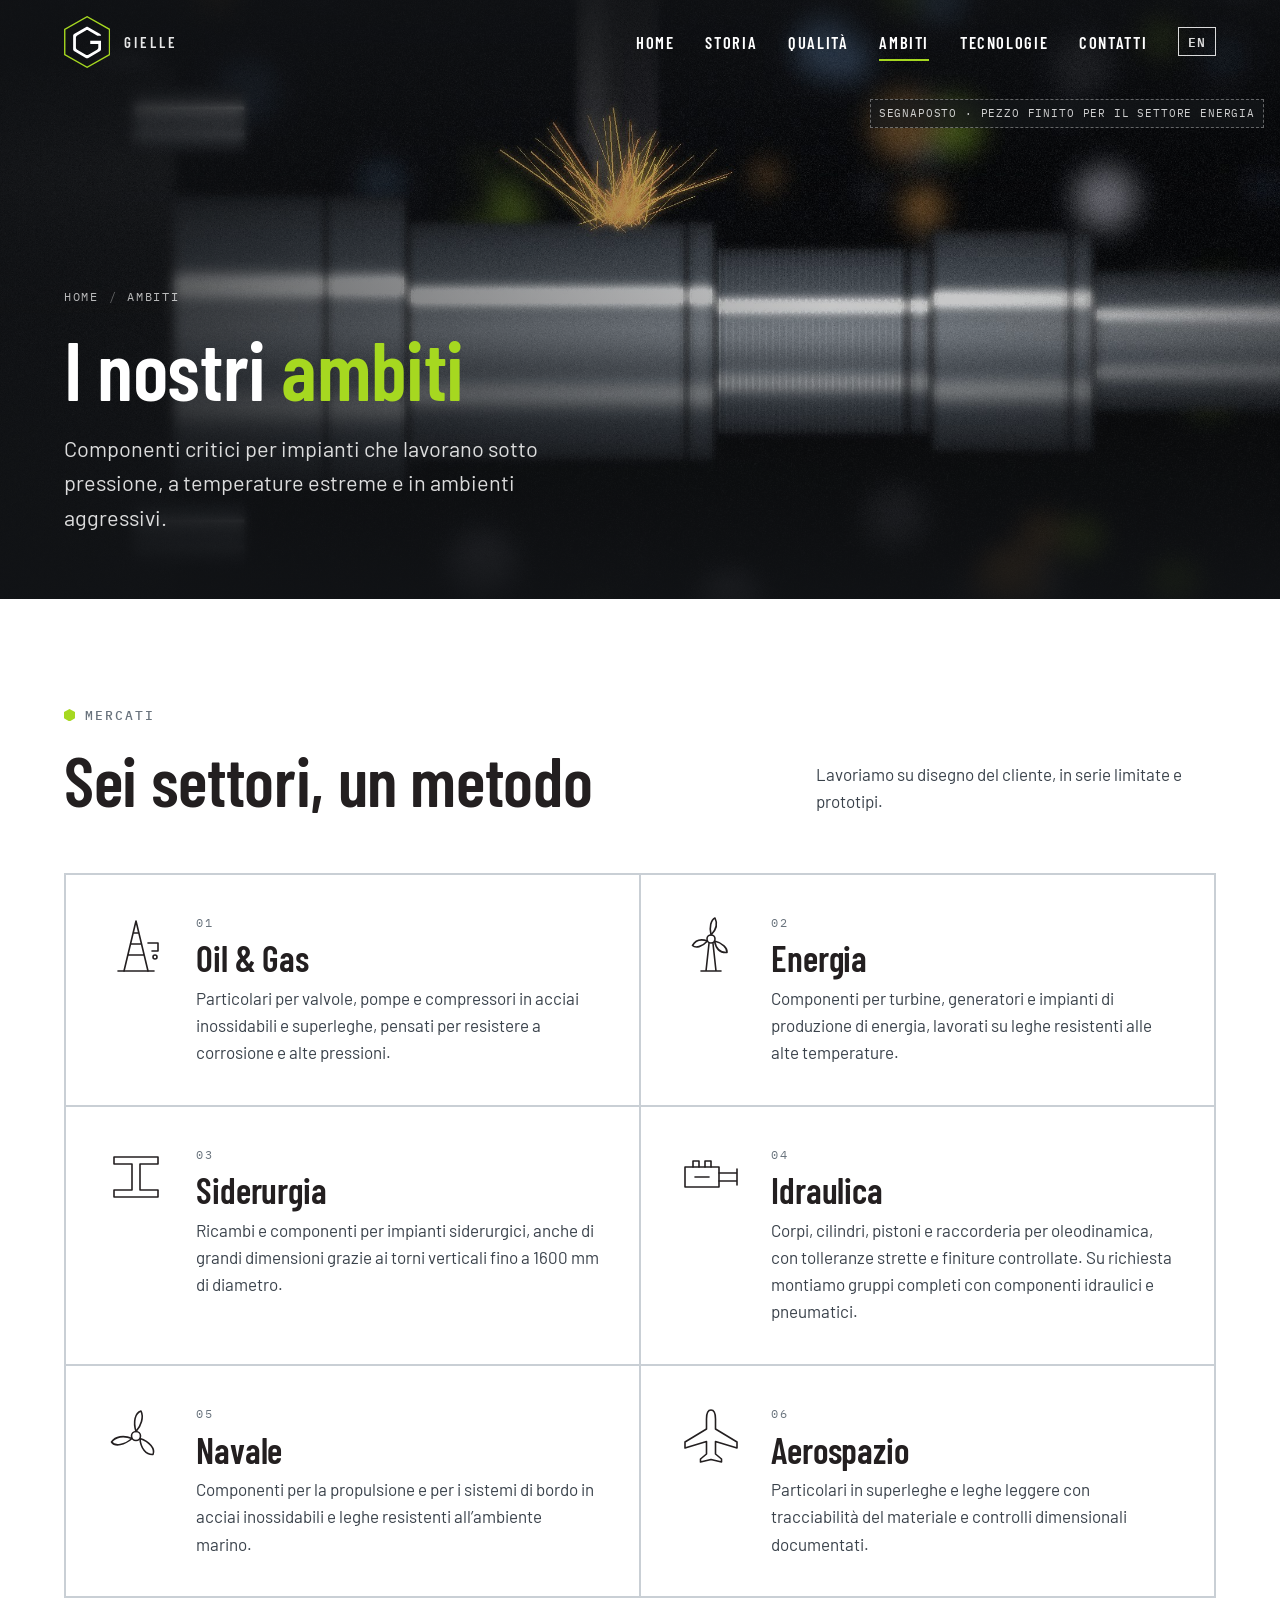
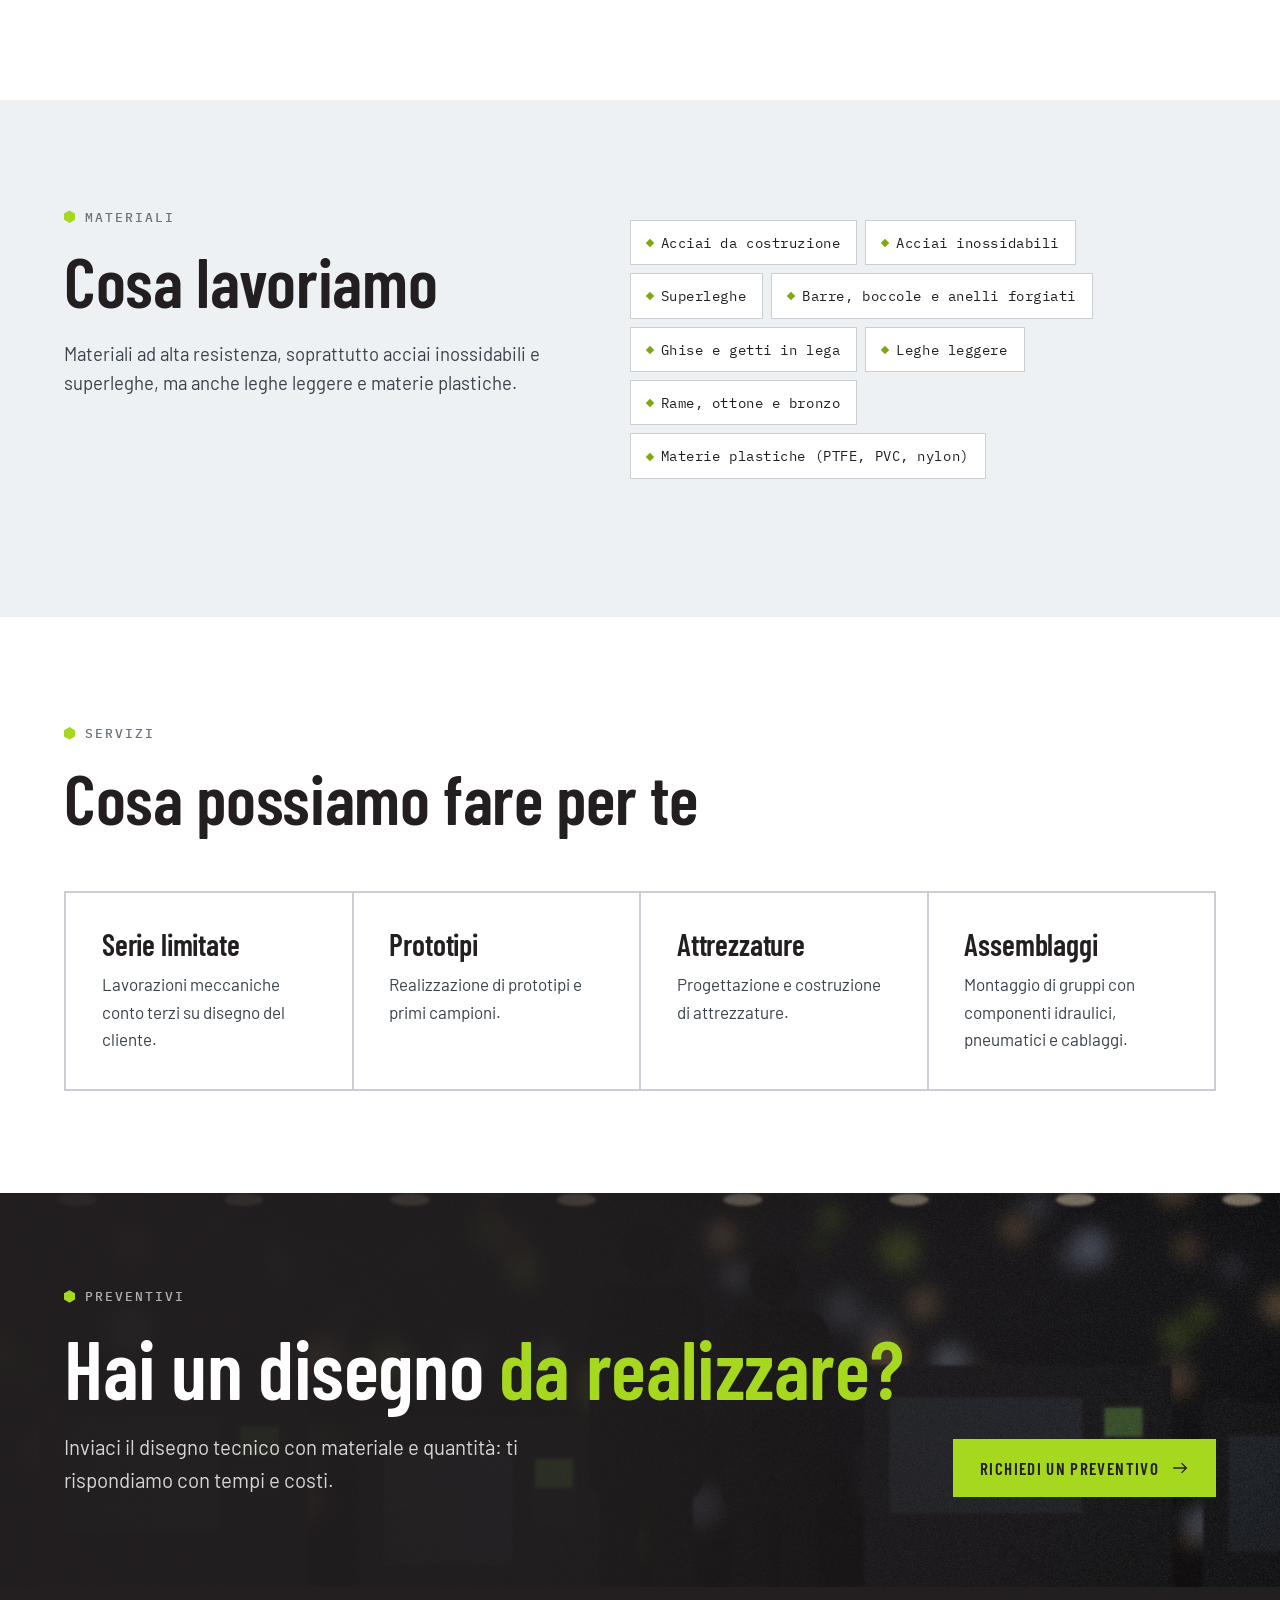
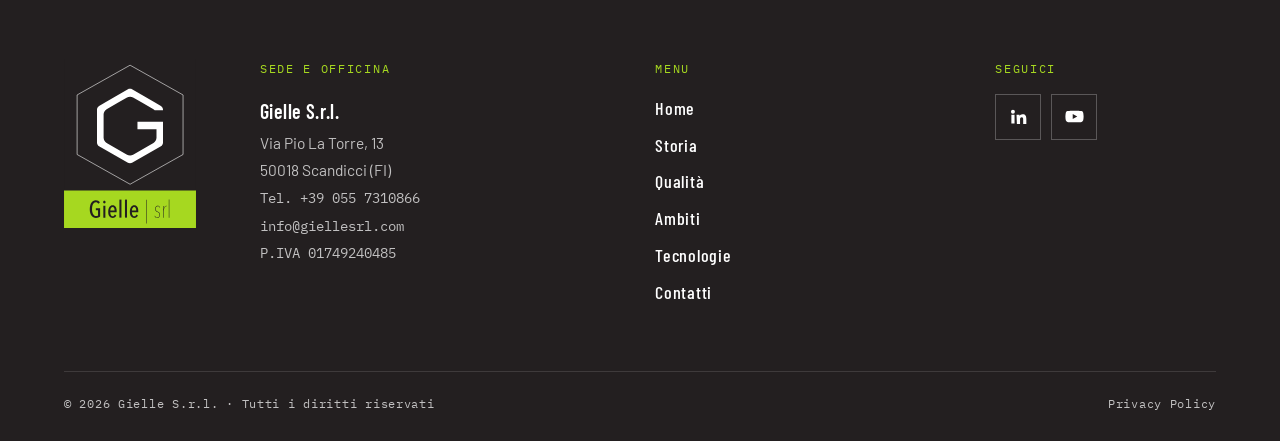
==== pagine/ambiti.html @ 92db8596 "Sposta le pagine interne nella cartella pagine/ index.html resta nella cartella principale; link, CS" ====
<!doctype html>
<html lang="it">
<head>
<meta charset="utf-8">
<meta name="viewport" content="width=device-width, initial-scale=1, viewport-fit=cover">
<title>Ambiti – Gielle S.r.l.</title>
<meta name="description" content="Oil & Gas, energia, siderurgia, idraulica, navale e aerospazio: i settori in cui lavora Gielle S.r.l.">
<link rel="icon" href="../assets/logo/gielle-simbolo-esagono.svg" type="image/svg+xml">
<link rel="preconnect" href="https://fonts.googleapis.com">
<link rel="preconnect" href="https://fonts.gstatic.com" crossorigin>
<link rel="stylesheet" href="https://fonts.googleapis.com/css2?family=Barlow+Condensed:wght@500;600;700&family=Barlow:wght@400;500;600&family=IBM+Plex+Mono:wght@400;500&display=swap">
<link rel="stylesheet" href="../css/style.css">
</head>
<body>

<svg width="0" height="0" style="position:absolute" aria-hidden="true">
  <defs>
    <symbol id="gl" viewBox="71.86 101.03 187.78 211.13">
      <path d="M 256.644 257.878 L 165.754 309.156 L 74.863 257.878 L 74.863 155.305 L 165.754 104.027 L 256.644 155.305 Z" fill="none" style="stroke:var(--logo-hex,currentColor)" stroke-width="1.4" vector-effect="non-scaling-stroke"/>
      <path d="M 165.601562 273.058594 C 164.234375 273.058594 162.972656 272.769531 162.058594 272.242188 L 112.515625 243.652344 C 110.597656 242.539062 108.976562 239.722656 108.976562 237.511719 L 108.976562 180.320312 C 108.976562 178.105469 110.597656 175.300781 112.515625 174.195312 L 162.0625 145.601562 C 162.976562 145.066406 164.230469 144.777344 165.601562 144.777344 C 166.972656 144.777344 168.226562 145.066406 169.125 145.589844 L 218.675781 174.195312 C 220.605469 175.300781 222.226562 178.105469 222.226562 180.320312 L 222.226562 181.445312 L 207.964844 181.445312 C 207.308594 180.742188 206.589844 180.152344 205.867188 179.734375 L 170.886719 159.546875 C 169.472656 158.742188 167.582031 158.289062 165.683594 158.289062 C 163.789062 158.289062 161.898438 158.742188 160.5 159.539062 L 125.503906 179.738281 C 122.589844 181.398438 120.300781 185.355469 120.300781 188.738281 L 120.300781 229.109375 C 120.300781 232.476562 122.589844 236.425781 125.503906 238.105469 L 160.484375 258.285156 C 161.878906 259.097656 163.726562 259.546875 165.683594 259.546875 C 167.644531 259.546875 169.496094 259.097656 170.898438 258.277344 L 205.871094 238.105469 C 208.785156 236.425781 211.070312 232.472656 211.070312 229.109375 L 211.070312 214.238281 L 178.410156 214.238281 L 178.410156 201.574219 L 222.226562 201.574219 L 222.226562 237.511719 C 222.226562 239.726562 220.601562 242.539062 218.671875 243.652344 L 169.140625 272.25 C 168.253906 272.753906 166.929688 273.058594 165.601562 273.058594" fill="currentColor"/>
    </symbol>
    <symbol id="arrow" viewBox="0 0 24 24"><path d="M3 12h17M14 5.5 20.5 12 14 18.5" fill="none" stroke="currentColor" stroke-width="1.8"/></symbol>
  </defs>
</svg>

<div class="site" id="top">

<header class="header" id="hdr">
  <div class="wrap">
    <a class="brand" href="../index.html" aria-label="Gielle S.r.l. – Home">
      <svg viewBox="0 0 187.78 211.13" aria-hidden="true"><use href="#gl"/></svg>
      <span class="brand-name">Gielle</span>
    </a>
    <nav class="nav" aria-label="Menu principale">
      <a href="../index.html">Home</a>
      <a href="storia.html">Storia</a>
      <a href="qualita.html">Qualità</a>
      <a href="ambiti.html" aria-current="page">Ambiti</a>
      <a href="tecnologie.html">Tecnologie</a>
      <a href="contatti.html">Contatti</a>
      <a class="lang" href="#" lang="en" hreflang="en" title="English version (in preparazione)">EN</a>
    </nav>
    <button class="burger" id="burger" aria-label="Apri il menu" aria-expanded="false" aria-controls="mnav"><span></span><span></span><span></span></button>
  </div>
  <nav class="mnav" id="mnav" aria-label="Menu mobile"><div class="mwrap">
    <a href="../index.html">Home <span>01</span></a>
    <a href="storia.html">Storia <span>02</span></a>
    <a href="qualita.html">Qualità <span>03</span></a>
    <a href="ambiti.html" aria-current="page">Ambiti <span>04</span></a>
    <a href="tecnologie.html">Tecnologie <span>05</span></a>
    <a href="contatti.html">Contatti <span>06</span></a>
    <a href="#" lang="en">English <span>EN</span></a>
  </div></nav>
</header>

<main>
<section class="hero phero" aria-labelledby="page-title">
  <div class="hero-media phero-media" style="background-image:url(../assets/img/hero.jpg)" aria-hidden="true"></div>
  <span class="ph-tag">Segnaposto · pezzo finito per il settore energia</span>
  <div class="wrap">
    <nav class="crumb" aria-label="Percorso"><a href="../index.html">Home</a><span>/</span>Ambiti</nav>
    <h1 id="page-title">I nostri <em>ambiti</em></h1>
    <p class="sub">Componenti critici per impianti che lavorano sotto pressione, a temperature estreme e in ambienti aggressivi.</p>
  </div>
</section>

<section class="sec" aria-labelledby="a-sett">
  <div class="wrap">
    <div class="sec-head rv">
      <div>
        <span class="eyebrow">Mercati</span>
        <h2 id="a-sett">Sei settori, un metodo</h2>
      </div>
      <p>Lavoriamo su disegno del cliente, in serie limitate e prototipi.</p>
    </div>
    <div class="sectors">
      <article class="sector rv" id="oil-gas">
        <span class="ico"><svg viewBox="0 0 64 64"><path d="M20 58 32 8l12 50M24 42h16M26.5 31h11M29 20h6"/><path d="M14 58h36"/><path d="M44 30h10v8h-6"/><circle cx="51" cy="44" r="2"/></svg></span>
        <span class="idx">01</span>
        <h3>Oil &amp; Gas</h3>
        <p>Particolari per valvole, pompe e compressori in acciai inossidabili e superleghe, pensati per resistere a corrosione e alte pressioni.</p>
      </article>
      <article class="sector rv" id="energia">
        <span class="ico"><svg viewBox="0 0 64 64"><circle cx="32" cy="26" r="4"/><path d="M32 22c-2-8 0-15 4-17 3 6 1 12-4 17M35.5 28c8 2 13 7 12.5 11.5-6.5.5-11-4-12.5-11.5M28.5 28c-5.5 6-12 7.5-15 4.5 3-5.5 9-6.5 15-4.5"/><path d="M30 30.5 27 58h10l-3-27.5M22 58h20"/></svg></span>
        <span class="idx">02</span>
        <h3>Energia</h3>
        <p>Componenti per turbine, generatori e impianti di produzione di energia, lavorati su leghe resistenti alle alte temperature.</p>
      </article>
      <article class="sector rv" id="siderurgia">
        <span class="ico"><svg viewBox="0 0 64 64"><path d="M10 12h44v7H36v26h18v7H10v-7h18V19H10z"/></svg></span>
        <span class="idx">03</span>
        <h3>Siderurgia</h3>
        <p>Ricambi e componenti per impianti siderurgici, anche di grandi dimensioni grazie ai torni verticali fino a 1600 mm di diametro.</p>
      </article>
      <article class="sector rv" id="idraulica">
        <span class="ico"><svg viewBox="0 0 64 64"><rect x="6" y="22" width="34" height="20"/><path d="M40 28h18M40 36h18M58 24v16M14 22v-6h6v6M26 22v-6h6v6"/><path d="M16 32h14"/></svg></span>
        <span class="idx">04</span>
        <h3>Idraulica</h3>
        <p>Corpi, cilindri, pistoni e raccorderia per oleodinamica, con tolleranze strette e finiture controllate. Su richiesta montiamo gruppi completi con componenti idraulici e pneumatici.</p>
      </article>
      <article class="sector rv" id="navale">
        <span class="ico"><svg viewBox="0 0 64 64"><circle cx="32" cy="32" r="4.5"/><path d="M32 27.5C29 18 31 9 37 7c3 6 0 15-5 20.5M36 34.5c9.5 3 15.5 10.5 13 16-6.5.5-12.5-6-13-16M28 34.5C20.5 41 11 43 7.5 38c4-5.5 12-7 20.5-3.5"/></svg></span>
        <span class="idx">05</span>
        <h3>Navale</h3>
        <p>Componenti per la propulsione e per i sistemi di bordo in acciai inossidabili e leghe resistenti all’ambiente marino.</p>
      </article>
      <article class="sector rv" id="aerospazio">
        <span class="ico"><svg viewBox="0 0 64 64"><path d="M32 6c3 0 4.5 4 4.5 9v10L58 38v6l-21.5-6.5V50l6 5v3L32 55.5 21.5 58v-3l6-5V37.5L6 44v-6l21.5-13V15c0-5 1.5-9 4.5-9z"/></svg></span>
        <span class="idx">06</span>
        <h3>Aerospazio</h3>
        <p>Particolari in superleghe e leghe leggere con tracciabilità del materiale e controlli dimensionali documentati.</p>
      </article>
    </div>
  </div>
</section>

<section class="sec alt" aria-labelledby="a-mat">
  <div class="wrap intro-grid">
    <div class="rv">
      <span class="eyebrow">Materiali</span>
      <h2 id="a-mat">Cosa lavoriamo</h2>
      <p class="lead">Materiali ad alta resistenza, soprattutto acciai inossidabili e superleghe, ma anche leghe leggere e materie plastiche.</p>
    </div>
    <ul class="tags big rv"><li>Acciai da costruzione</li><li>Acciai inossidabili</li><li>Superleghe</li><li>Barre, boccole e anelli forgiati</li><li>Ghise e getti in lega</li><li>Leghe leggere</li><li>Rame, ottone e bronzo</li><li>Materie plastiche (PTFE, PVC, nylon)</li></ul>
  </div>
</section>

<section class="sec" aria-labelledby="a-serv">
  <div class="wrap">
    <div class="sec-head rv">
      <div>
        <span class="eyebrow">Servizi</span>
        <h2 id="a-serv">Cosa possiamo fare per te</h2>
      </div>
    </div>
    <div class="trio four">
      <div class="trio-card rv"><h3>Serie limitate</h3><p>Lavorazioni meccaniche conto terzi su disegno del cliente.</p></div>
      <div class="trio-card rv"><h3>Prototipi</h3><p>Realizzazione di prototipi e primi campioni.</p></div>
      <div class="trio-card rv"><h3>Attrezzature</h3><p>Progettazione e costruzione di attrezzature.</p></div>
      <div class="trio-card rv"><h3>Assemblaggi</h3><p>Montaggio di gruppi con componenti idraulici, pneumatici e cablaggi.</p></div>
    </div>
  </div>
</section>
<section class="careers cta-band" aria-labelledby="cta-title">
  <div class="wrap">
    <div class="rv">
      <span class="eyebrow">Preventivi</span>
      <h2 id="cta-title">Hai un disegno <em>da realizzare?</em></h2>
      <p>Inviaci il disegno tecnico con materiale e quantità: ti rispondiamo con tempi e costi.</p>
    </div>
    <a class="btn btn-lime rv" href="contatti.html">Richiedi un preventivo <svg><use href="#arrow"/></svg></a>
  </div>
</section>
</main>

<footer class="footer">
  <div class="wrap">
    <div class="f-grid">
      <div class="f-logo"><img src="../assets/logo/gielle-logo-istituzionale.svg" alt="Gielle S.r.l." width="132" height="170"></div>
      <div>
        <div class="f-h">Sede e officina</div>
        <address>
          <strong>Gielle S.r.l.</strong><br>
          Via Pio La Torre, 13<br>
          50018 Scandicci (FI)<br>
          <span class="mono">Tel. +39 055 7310866</span><br>
          <span class="mono">info@giellesrl.com</span><br>
          <span class="mono">P.IVA 01749240485</span>
        </address>
      </div>
      <div>
        <div class="f-h">Menu</div>
        <ul class="f-links">
          <li><a href="../index.html">Home</a></li>
          <li><a href="storia.html">Storia</a></li>
          <li><a href="qualita.html">Qualità</a></li>
          <li><a href="ambiti.html">Ambiti</a></li>
          <li><a href="tecnologie.html">Tecnologie</a></li>
          <li><a href="contatti.html">Contatti</a></li>
        </ul>
      </div>
      <div>
        <div class="f-h">Seguici</div>
        <div class="social">
          <a href="https://www.linkedin.com/company/gielle-s-r-l-" target="_blank" rel="noopener" aria-label="LinkedIn"><svg viewBox="0 0 24 24"><path d="M4.98 3.5a2.5 2.5 0 1 1 0 5 2.5 2.5 0 0 1 0-5zM3 9.75h4v11H3zM9.5 9.75h3.8v1.5h.06c.53-1 1.83-2.05 3.77-2.05 4.03 0 4.77 2.65 4.77 6.1v6.2h-4v-5.5c0-1.31-.02-3-1.83-3-1.83 0-2.11 1.43-2.11 2.9v5.6h-4z"/></svg></a>
          <a href="https://youtu.be/cLt_xMNGrU4" target="_blank" rel="noopener" aria-label="YouTube"><svg viewBox="0 0 24 24"><path d="M23 7.2a3 3 0 0 0-2.1-2.1C19 4.6 12 4.6 12 4.6s-7 0-8.9.5A3 3 0 0 0 1 7.2 31 31 0 0 0 .5 12a31 31 0 0 0 .5 4.8 3 3 0 0 0 2.1 2.1c1.9.5 8.9.5 8.9.5s7 0 8.9-.5a3 3 0 0 0 2.1-2.1 31 31 0 0 0 .5-4.8 31 31 0 0 0-.5-4.8zM9.75 15.02V8.98L15.5 12z"/></svg></a>
        </div>
      </div>
    </div>
    <div class="f-bottom">
      <span>© 2026 Gielle S.r.l. · Tutti i diritti riservati</span>
      <a href="privacy.html">Privacy Policy</a>
    </div>
  </div>
</footer>
</div>

<script src="../js/main.js"></script>
</body>
</html>
---- css/style.css ----
/* Layout: officina a blocchi. Hero fotografico scuro, poi sezioni bianche/acciaio alternate testo-immagine; l'esagono del logo e il verde del logo come unici accenti. */
:root{
  --ink:#231F20;          /* nero del logo */
  --lime:#A6D820;         /* verde del logo */
  --lime-deep:#7FA80F;    /* verde leggibile su bianco */
  --steel-900:#1B1F24;
  --steel-700:#3A424B;
  --steel-500:#69737D;
  --steel-300:#C9CFD5;
  --steel-100:#EEF1F3;
  --paper:#FFFFFF;
    --f-display:"Barlow Condensed","Arial Narrow",system-ui,sans-serif;
  --f-body:"Barlow",system-ui,-apple-system,"Segoe UI",sans-serif;
  --f-mono:"IBM Plex Mono",ui-monospace,"SFMono-Regular",Menlo,monospace;
  --header-h:84px;
  color-scheme:light;
}
html{scroll-behavior:smooth}
body{margin:0;background:var(--paper);color:var(--ink);font-family:var(--f-body);font-size:17px;line-height:1.6;-webkit-font-smoothing:antialiased}
body::before{content:"";position:fixed;inset:0 0 auto;height:env(safe-area-inset-top,0px);z-index:60;background:var(--ink)}
a{color:inherit}
:focus-visible{outline:2px solid var(--lime);outline-offset:3px}

/* ---------- Site container: le regole responsive usano container query, così l'anteprima mobile funziona anche su desktop ---------- */
.site{container:site/inline-size;background:var(--paper);position:relative}
.wrap{
  --g:clamp(16px,5cqi,72px);
  max-width:1360px;margin-inline:auto;
  padding-left:max(var(--g),env(safe-area-inset-left,0px));
  padding-right:max(var(--g),env(safe-area-inset-right,0px));
}
.eyebrow{display:inline-flex;align-items:center;gap:10px;font-family:var(--f-mono);font-size:12.5px;font-weight:500;letter-spacing:.16em;text-transform:uppercase;color:var(--steel-500)}
.eyebrow::before{content:"";width:11px;height:12.5px;background:var(--lime);clip-path:polygon(50% 0,100% 25%,100% 75%,50% 100%,0 75%,0 25%)}
h1,h2,h3{font-family:var(--f-display);font-weight:600;line-height:1.02;letter-spacing:-.005em;text-wrap:balance;margin:0}
h2{font-size:clamp(40px,5.4cqi,72px)}
p{margin:0}
.lead{font-size:clamp(17px,1.45cqi,19.5px);color:var(--steel-700);max-width:60ch}

.btn{display:inline-flex;align-items:center;gap:12px;font-family:var(--f-display);font-weight:600;font-size:17px;letter-spacing:.08em;text-transform:uppercase;text-decoration:none;padding:15px 26px 14px;border:1.5px solid transparent;transition:background .25s,color .25s,border-color .25s,transform .25s;cursor:pointer}
.btn svg{width:18px;height:18px;transition:transform .25s}
.btn:hover svg{transform:translateX(4px)}
.btn-lime{background:var(--lime);color:var(--ink)}
.btn-lime:hover{background:var(--paper)}
.btn-ghost{border-color:rgba(255,255,255,.55);color:var(--paper)}
.btn-ghost:hover{background:var(--paper);color:var(--ink);border-color:var(--paper)}
.btn-ink{background:var(--ink);color:var(--paper)}
.btn-ink:hover{background:var(--lime);color:var(--ink)}
.textlink{display:inline-flex;align-items:center;gap:10px;font-family:var(--f-display);font-weight:600;font-size:18px;letter-spacing:.06em;text-transform:uppercase;text-decoration:none;border-bottom:2px solid var(--lime);padding-bottom:4px}
.textlink svg{width:18px;height:18px;transition:transform .25s}
.textlink:hover svg{transform:translateX(4px)}

/* ---------- Header ---------- */
.header{position:sticky;top:env(safe-area-inset-top,0px);z-index:50;height:var(--header-h);color:var(--paper);transition:background .35s,color .35s,box-shadow .35s,height .35s}
.header .wrap{height:100%;display:flex;align-items:center;justify-content:space-between;gap:24px}
.header.solid{background:var(--paper);color:var(--ink);box-shadow:0 1px 0 var(--steel-300);--header-h:70px}
.brand{display:flex;align-items:center;gap:14px;text-decoration:none}
.brand svg{height:52px;width:auto;--logo-hex:var(--lime);transition:height .35s}
.header.solid .brand svg{height:44px;--logo-hex:var(--lime-deep)}
.brand-name{font-family:var(--f-display);font-size:15px;font-weight:600;letter-spacing:.2em;text-transform:uppercase;opacity:.9}
.nav{display:flex;align-items:center;gap:clamp(18px,2.4cqi,38px)}
.nav a{font-family:var(--f-display);font-weight:600;font-size:16.5px;letter-spacing:.1em;text-transform:uppercase;text-decoration:none;position:relative;padding-block:6px}
.nav a::after{content:"";position:absolute;left:0;right:100%;bottom:0;height:2px;background:var(--lime);transition:right .25s}
.nav a:hover::after,.nav a[aria-current]::after{right:0}
.nav .lang{border:1.5px solid currentColor;padding:4px 9px 3px;font-family:var(--f-mono);font-size:12.5px;letter-spacing:.08em;opacity:.85}
.nav .lang::after{display:none}
.nav .lang:hover{background:var(--lime);border-color:var(--lime);color:var(--ink);opacity:1}
.burger{display:none;background:none;border:0;color:inherit;width:46px;height:46px;padding:10px;cursor:pointer;margin-right:-10px}
.burger span{display:block;height:2px;background:currentColor;margin-block:6px;transition:transform .3s,opacity .3s}
.header.open .burger span:nth-child(1){transform:translateY(8px) rotate(45deg)}
.header.open .burger span:nth-child(2){opacity:0}
.header.open .burger span:nth-child(3){transform:translateY(-8px) rotate(-45deg)}
.mnav{position:absolute;left:0;right:0;top:100%;background:var(--ink);color:var(--paper);display:none;max-height:calc(100svh - var(--header-h));overflow:auto}
.mwrap{display:flex;flex-direction:column;padding-block:12px 32px;padding-left:max(16px,env(safe-area-inset-left,0px));padding-right:max(16px,env(safe-area-inset-right,0px))}
.mnav a{font-family:var(--f-display);font-weight:600;font-size:30px;text-decoration:none;padding:12px 0;border-bottom:1px solid rgba(255,255,255,.1);display:flex;justify-content:space-between;align-items:center}
.mnav a span{font-family:var(--f-mono);font-size:12px;color:var(--lime);letter-spacing:.1em}
.header.open{background:var(--ink);color:var(--paper)}
.header.open .mnav{display:block}

/* ---------- Hero ---------- */
.hero{position:relative;margin-top:calc(-1 * var(--header-h) - 1px);min-height:min(100svh,940px);display:flex;align-items:flex-end;color:var(--paper);overflow:hidden;background:var(--steel-900)}
.hero-media{position:absolute;inset:0;background:url(../assets/img/hero.jpg) 58% 50%/cover no-repeat;animation:kenburns 22s ease-in-out infinite alternate;transform-origin:62% 48%}
@keyframes kenburns{from{transform:scale(1.02)}to{transform:scale(1.12) translateX(-1.5%)}}
.hero::after{content:"";position:absolute;inset:0;background:
  linear-gradient(180deg,rgba(17,19,22,.72) 0%,rgba(17,19,22,.15) 28%,rgba(17,19,22,.25) 55%,rgba(17,19,22,.92) 100%),
  linear-gradient(90deg,rgba(17,19,22,.7) 0%,rgba(17,19,22,0) 65%)}
.hero .wrap{position:relative;z-index:2;width:100%;padding-block:160px 64px}
.hero-grid{display:grid;grid-template-columns:minmax(0,1fr) auto;gap:40px;align-items:end}
.hero h1{font-size:clamp(46px,7.2cqi,108px);font-weight:600;max-width:13ch;line-height:.98}
.hero h1 em{font-style:normal;color:var(--lime)}
.hero .sub{margin-top:22px;font-size:clamp(18px,1.7cqi,23px);max-width:44ch;color:rgba(255,255,255,.85)}
.hero .ctas{display:flex;flex-wrap:wrap;gap:14px;margin-top:38px}
.spec{font-family:var(--f-mono);font-size:12px;letter-spacing:.06em;color:rgba(255,255,255,.75);border-left:1.5px solid var(--lime);padding:6px 0 6px 14px;display:grid;gap:4px;white-space:nowrap}
.spec b{color:var(--paper);font-weight:500}
.hero-foot{position:relative;z-index:2;display:flex;justify-content:space-between;gap:20px;margin-top:56px;padding-top:20px;border-top:1px solid rgba(255,255,255,.18);font-family:var(--f-mono);font-size:12px;letter-spacing:.14em;text-transform:uppercase;color:rgba(255,255,255,.7)}
.scrollcue{display:flex;align-items:center;gap:10px;text-decoration:none}
.scrollcue i{width:1.5px;height:26px;background:rgba(255,255,255,.3);position:relative;overflow:hidden}
.scrollcue i::after{content:"";position:absolute;left:0;right:0;top:-40%;height:40%;background:var(--lime);animation:cue 2.2s ease-in-out infinite}
@keyframes cue{to{top:100%}}
.ph-tag{position:absolute;z-index:3;font-family:var(--f-mono);font-size:10.5px;letter-spacing:.08em;text-transform:uppercase;padding:5px 8px;background:rgba(20,23,26,.72);color:rgba(255,255,255,.8);border:1px dashed rgba(255,255,255,.35)}
.hero .ph-tag{right:max(16px,env(safe-area-inset-right,0px));top:calc(var(--header-h) + 16px)}

/* ---------- Chi siamo ---------- */
.about{padding-block:clamp(80px,10cqi,150px)}
.about-grid{display:grid;grid-template-columns:minmax(0,1.25fr) minmax(0,1fr);gap:clamp(40px,7cqi,120px);align-items:start}
.about h2{margin-block:18px 28px}
.about .lead{margin-bottom:34px}
.stats{display:grid;grid-template-columns:auto minmax(0,1fr);column-gap:26px;border-top:1px solid var(--steel-300)}
.stat{grid-column:1/-1;display:grid;grid-template-columns:subgrid;align-items:baseline;padding-block:26px;border-bottom:1px solid var(--steel-300)}
.stat .num{font-family:var(--f-display);font-weight:700;font-size:clamp(58px,6.6cqi,92px);line-height:.9;letter-spacing:-.01em;font-variant-numeric:tabular-nums}
.stat .num small{font-size:.55em;color:var(--lime-deep);margin-left:2px}
.stat .lbl{font-family:var(--f-mono);font-size:13px;letter-spacing:.1em;text-transform:uppercase;color:var(--steel-500);line-height:1.45}

/* ---------- Ambiti ---------- */
.markets{background:var(--steel-100);padding-block:clamp(80px,9cqi,140px)}
.sec-head{display:flex;justify-content:space-between;align-items:end;gap:24px;flex-wrap:wrap;margin-bottom:clamp(36px,4.5cqi,64px)}
.sec-head h2{margin-top:16px}
.sec-head p{max-width:40ch;color:var(--steel-700)}
.cards{display:grid;grid-template-columns:repeat(3,minmax(0,1fr));gap:2px;background:var(--steel-300);border:2px solid var(--steel-300)}
.card{background:var(--paper);padding:clamp(26px,3cqi,40px);display:grid;grid-template-rows:auto 1fr auto;gap:46px;min-height:250px;text-decoration:none;position:relative;transition:background .3s,color .3s}
.card .ico{width:64px;height:64px;color:var(--ink);transition:color .3s,transform .4s}
.card .ico svg{width:100%;height:100%;fill:none;stroke:currentColor;stroke-width:1.6;stroke-linecap:round;stroke-linejoin:round}
.card h3{font-size:clamp(28px,2.6cqi,36px);font-weight:600}
.card .row{display:flex;justify-content:space-between;align-items:end;gap:12px}
.card .idx{font-family:var(--f-mono);font-size:12px;color:var(--steel-500);letter-spacing:.1em}
.card .go{width:42px;height:42px;display:grid;place-items:center;border:1.5px solid var(--steel-300);transition:background .3s,border-color .3s}
.card .go svg{width:18px;height:18px}
.card:hover{background:var(--ink);color:var(--paper)}
.card:hover .ico{color:var(--lime);transform:translateY(-4px)}
.card:hover .go{background:var(--lime);border-color:var(--lime);color:var(--ink)}
.card:hover .idx{color:var(--steel-300)}

/* ---------- Split blocks ---------- */
.split{padding-block:clamp(80px,10cqi,150px)}
.split-grid{display:grid;grid-template-columns:minmax(0,1.1fr) minmax(0,1fr);gap:clamp(40px,7cqi,110px);align-items:center}
.split.rev .split-grid{grid-template-columns:minmax(0,1fr) minmax(0,1.1fr)}
.split.rev .media{order:2}
.media{position:relative;aspect-ratio:5/4;max-width:100%;background:var(--steel-900) center/cover no-repeat;overflow:hidden}
.media .ph-tag{left:14px;bottom:14px}
.media .frame{position:absolute;inset:18px;border:1px solid rgba(255,255,255,.18);pointer-events:none}
.media .corner{position:absolute;width:76px;height:88px;background:var(--lime);clip-path:polygon(50% 0,100% 25%,100% 75%,50% 100%,0 75%,0 25%);right:-18px;top:-22px;opacity:.95}
.split h2{margin-block:16px 26px}
.split .lead{margin-bottom:30px}
.tags{display:flex;flex-wrap:wrap;gap:8px;margin-bottom:36px;padding:0;list-style:none}
.tags li{font-family:var(--f-mono);font-size:13px;letter-spacing:.04em;padding:8px 13px 7px;border:1px solid var(--steel-300);background:var(--paper);display:flex;align-items:center;gap:8px}
.tags li::before{content:"";width:6px;height:6px;background:var(--lime-deep);transform:rotate(45deg)}
.dim{position:absolute;left:18px;right:18px;top:50%;display:flex;align-items:center;gap:10px;color:rgba(255,255,255,.75);font-family:var(--f-mono);font-size:11px;letter-spacing:.06em}
.quality{background:var(--steel-100)}
.certs{display:grid;grid-template-columns:repeat(4,minmax(0,1fr));gap:10px;margin-bottom:38px}
.cert{aspect-ratio:3/2;border:1.5px dashed var(--steel-300);background:var(--paper);display:grid;place-items:center;text-align:center;padding:8px;font-family:var(--f-mono);font-size:10.5px;letter-spacing:.08em;text-transform:uppercase;color:var(--steel-500);line-height:1.35}
.cert b{display:block;font-family:var(--f-display);font-size:18px;letter-spacing:.02em;color:var(--steel-700);font-weight:600}

/* ---------- Carriere ---------- */
.careers{position:relative;color:var(--paper);background:var(--ink) url(../assets/img/carriere.jpg) center 60%/cover no-repeat;overflow:hidden}
.careers::before{content:"";position:absolute;inset:0;background:linear-gradient(90deg,rgba(35,31,32,.96) 0%,rgba(35,31,32,.85) 45%,rgba(35,31,32,.35) 100%)}
.careers .wrap{position:relative;padding-block:clamp(80px,9cqi,130px);display:grid;grid-template-columns:minmax(0,1fr) auto;gap:40px;align-items:end}
.careers h2{font-size:clamp(46px,6.4cqi,88px);margin-block:16px 22px}
.careers h2 em{font-style:normal;color:var(--lime)}
.careers p{font-size:clamp(17px,1.6cqi,21px);max-width:42ch;color:rgba(255,255,255,.82)}
.careers .eyebrow{color:rgba(255,255,255,.65)}
.careers .ph-tag{right:max(16px,env(safe-area-inset-right,0px));top:16px}
.careers .bighex{position:absolute;right:-60px;bottom:-90px;width:380px;height:440px;border:0;opacity:.1;color:var(--lime)}

/* ---------- Footer ---------- */
.footer{background:var(--ink);color:rgba(255,255,255,.72);font-size:15.5px}
.footer .wrap{padding-block:72px 28px}
.f-grid{display:grid;grid-template-columns:auto minmax(0,1.2fr) minmax(0,1fr) minmax(0,.8fr);gap:clamp(32px,5cqi,80px);align-items:start}
.f-logo svg{width:132px;height:auto;display:block}
.f-h{font-family:var(--f-mono);font-size:12px;letter-spacing:.14em;text-transform:uppercase;color:var(--lime);margin-bottom:16px}
.footer address{font-style:normal;line-height:1.75}
.footer address strong{color:var(--paper);font-weight:600;font-family:var(--f-display);font-size:20px;letter-spacing:.02em}
.footer .mono{font-family:var(--f-mono);font-size:13.5px;user-select:all}
.f-links{list-style:none;margin:0;padding:0;display:grid;gap:8px}
.f-links a{text-decoration:none;font-family:var(--f-display);font-size:18px;font-weight:500;letter-spacing:.04em;color:var(--paper)}
.f-links a:hover{color:var(--lime)}
.social{display:flex;gap:10px}
.social a{width:44px;height:44px;display:grid;place-items:center;border:1px solid rgba(255,255,255,.25);color:var(--paper);transition:background .25s,color .25s,border-color .25s}
.social a:hover{background:var(--lime);border-color:var(--lime);color:var(--ink)}
.social svg{width:19px;height:19px;fill:currentColor}
.f-bottom{margin-top:64px;padding-top:22px;border-top:1px solid rgba(255,255,255,.12);display:flex;justify-content:space-between;flex-wrap:wrap;gap:12px;font-family:var(--f-mono);font-size:12px;letter-spacing:.06em}
.f-bottom a{text-decoration:none}
.f-bottom a:hover{color:var(--lime)}

/* ---------- Pagine interne ---------- */
.f-logo img{width:132px;height:auto;display:block}
.phero{min-height:clamp(420px,52cqi,600px)}
.phero .wrap{padding-block:150px 64px}
.phero-media{background:var(--steel-900) 50% 50%/cover no-repeat;animation-duration:30s}
.phero:not(:has(.phero-media[style]))::after{background:radial-gradient(120% 140% at 85% 0%,rgba(166,216,32,.14) 0%,rgba(17,19,22,0) 45%),linear-gradient(180deg,#1B1F24 0%,#231F20 100%)}
.phero h1{font-size:clamp(46px,6.4cqi,96px);max-width:16ch}
.crumb{display:flex;gap:10px;font-family:var(--f-mono);font-size:12px;letter-spacing:.14em;text-transform:uppercase;color:rgba(255,255,255,.7);margin-bottom:22px}
.crumb a{text-decoration:none}
.crumb a:hover{color:var(--lime)}
.crumb span{opacity:.5}
.sec{padding-block:clamp(72px,8cqi,120px)}
.sec.alt{background:var(--steel-100)}
.intro-grid{display:grid;grid-template-columns:minmax(0,1fr) minmax(0,1.2fr);gap:clamp(32px,6cqi,100px);align-items:start}
.intro-grid h2{margin-top:16px}
.intro-grid .lead+.lead{margin-top:18px}
.intro-grid > div > .lead:first-of-type{margin-top:22px}
.intro-grid .rv:nth-child(2) > .lead:first-child{margin-top:0}
.mono-s{font-family:var(--f-mono);font-size:12.5px;letter-spacing:.06em;color:var(--steel-500)}

/* Timeline */
.tl{list-style:none;margin:0;padding:0;position:relative}
.tl::before{content:"";position:absolute;left:167px;top:10px;bottom:10px;width:1.5px;background:var(--steel-300)}
.tl-item{display:grid;grid-template-columns:140px minmax(0,1fr);gap:56px;padding-block:22px;position:relative}
.tl-item::before{content:"";position:absolute;left:160px;top:36px;width:16px;height:18px;background:var(--lime);clip-path:polygon(50% 0,100% 25%,100% 75%,50% 100%,0 75%,0 25%)}
.tl-year{font-family:var(--f-display);font-weight:700;font-size:clamp(40px,4.4cqi,60px);line-height:1;font-variant-numeric:tabular-nums}
.tl-body{max-width:62ch;padding-top:6px}
.tl-when{display:block;font-family:var(--f-mono);font-size:12px;letter-spacing:.12em;text-transform:uppercase;color:var(--lime-deep);margin-bottom:6px}
.tl-body h3{font-size:28px;margin-bottom:8px}
.tl-body p{color:var(--steel-700)}

/* Card in colonne */
.trio{display:grid;grid-template-columns:repeat(3,minmax(0,1fr));gap:2px;background:var(--steel-300);border:2px solid var(--steel-300)}
.trio.four{grid-template-columns:repeat(4,minmax(0,1fr))}
.trio-card{background:var(--paper);padding:clamp(24px,2.8cqi,38px);display:grid;align-content:start;gap:12px}
.trio-card h3{font-size:30px}
.trio-card p{color:var(--steel-700)}

/* Documenti certificazioni */
.docs{display:grid;grid-template-columns:repeat(3,minmax(0,1fr));gap:16px;margin-top:clamp(40px,5cqi,64px)}
.doc{display:grid;gap:16px;align-content:start;padding:24px;border:1px solid var(--steel-300);text-decoration:none;transition:border-color .25s,background .25s}
.doc:hover{border-color:var(--ink);background:var(--steel-100)}
.doc-logo{aspect-ratio:3/2;border:1.5px dashed var(--steel-300);display:grid;place-items:center;font-family:var(--f-mono);font-size:11px;letter-spacing:.1em;text-transform:uppercase;color:var(--steel-500);background:var(--paper)}
.doc b{display:block;font-family:var(--f-display);font-size:26px;font-weight:600;line-height:1.1;margin-bottom:4px}
.doc span{color:var(--steel-700)}
.doc .doc-dl{font-family:var(--f-display);font-weight:600;font-size:15px;letter-spacing:.08em;text-transform:uppercase;color:var(--ink);border-bottom:2px solid var(--lime);justify-self:start;padding-bottom:3px}

/* Passi del processo */
.steps{list-style:none;margin:0;padding:0;display:grid;grid-template-columns:repeat(4,minmax(0,1fr));gap:clamp(20px,2.4cqi,36px)}
.steps li{border-top:2px solid var(--ink);padding-top:22px;display:grid;gap:10px;align-content:start}
.step-n{font-family:var(--f-mono);font-size:13px;color:var(--lime-deep);letter-spacing:.1em}
.steps h3{font-size:28px}
.steps p{color:var(--steel-700)}

/* Liste di specifiche */
.specs{margin:0 0 32px;display:grid;border-top:1px solid var(--steel-300)}
.specs div{display:grid;grid-template-columns:minmax(110px,.4fr) minmax(0,1fr);gap:20px;padding-block:14px;border-bottom:1px solid var(--steel-300)}
.specs dt{font-family:var(--f-mono);font-size:12.5px;letter-spacing:.1em;text-transform:uppercase;color:var(--steel-500);padding-top:3px}
.specs dd{margin:0}

/* CND */
.ndt{display:grid;grid-template-columns:repeat(4,minmax(0,1fr));gap:16px}
.ndt-card{background:var(--paper);padding:28px;display:grid;gap:10px;align-content:start}
.ndt-code{font-family:var(--f-display);font-weight:700;font-size:64px;line-height:1;color:var(--ink);display:flex;align-items:center;gap:12px}
.ndt-code::after{content:"";width:12px;height:14px;background:var(--lime);clip-path:polygon(50% 0,100% 25%,100% 75%,50% 100%,0 75%,0 25%)}
.ndt-card h3{font-size:26px}
.ndt-card p{color:var(--steel-700)}

/* Settori */
.sectors{display:grid;grid-template-columns:repeat(2,minmax(0,1fr));gap:2px;background:var(--steel-300);border:2px solid var(--steel-300)}
.sector{background:var(--paper);padding:clamp(26px,3cqi,44px);display:grid;grid-template-columns:auto minmax(0,1fr);grid-template-rows:auto auto 1fr;column-gap:28px;row-gap:8px;scroll-margin-top:90px}
.sector .ico{grid-row:1/4;width:64px;height:64px}
.sector .ico svg{width:100%;height:100%;fill:none;stroke:currentColor;stroke-width:1.6;stroke-linecap:round;stroke-linejoin:round}
.sector .idx{font-family:var(--f-mono);font-size:12px;color:var(--steel-500);letter-spacing:.1em}
.sector h3{font-size:clamp(30px,2.8cqi,40px)}
.sector p{color:var(--steel-700);max-width:52ch}
.sector:target{background:var(--steel-100)}
.tags.big li{font-size:14px;padding:11px 16px 10px}

/* Tecnologie */
.subnav{position:sticky;top:calc(env(safe-area-inset-top,0px) + 70px);z-index:40;background:var(--ink);color:var(--paper)}
.subnav .wrap{display:flex;gap:4px;overflow-x:auto;scrollbar-width:none;padding-block:10px}
.subnav a{flex:none;font-family:var(--f-display);font-weight:600;font-size:15px;letter-spacing:.1em;text-transform:uppercase;text-decoration:none;padding:8px 14px;border:1px solid transparent}
.subnav a:hover{border-color:var(--lime);color:var(--lime)}
.sec[id],.split[id]{scroll-margin-top:130px}
.tbl-wrap{overflow-x:auto;border:1px solid var(--steel-300);background:var(--paper)}
.mtable{width:100%;border-collapse:collapse;min-width:640px;font-size:16px}
.mtable th{text-align:left;font-family:var(--f-mono);font-size:11.5px;font-weight:500;letter-spacing:.12em;text-transform:uppercase;color:var(--steel-500);padding:14px 18px;border-bottom:2px solid var(--ink);white-space:nowrap}
.mtable td{padding:13px 18px;border-bottom:1px solid var(--steel-300);vertical-align:top}
.mtable tbody tr:last-child td{border-bottom:0}
.mtable tbody tr:hover{background:var(--steel-100)}
.mtable td:first-child{font-family:var(--f-display);font-weight:600;font-size:19px;white-space:nowrap}
.mtable .num{font-family:var(--f-mono);font-size:13.5px;font-variant-numeric:tabular-nums;white-space:nowrap}
.mtable th.num,.mtable td:last-child{text-align:right}

/* Contatti */
.contact-grid{display:grid;grid-template-columns:minmax(0,.9fr) minmax(0,1.1fr);gap:clamp(40px,6cqi,100px);align-items:start}
.contact-grid h2{margin-block:16px 28px}
.cinfo{margin:0 0 28px;display:grid;border-top:1px solid var(--steel-300)}
.cinfo div{display:grid;grid-template-columns:110px minmax(0,1fr);gap:16px;padding-block:14px;border-bottom:1px solid var(--steel-300)}
.cinfo dt{font-family:var(--f-mono);font-size:12px;letter-spacing:.12em;text-transform:uppercase;color:var(--steel-500);padding-top:3px}
.cinfo dd{margin:0;font-size:18px}
.cinfo dd.mono-s{font-size:15px;color:var(--ink);user-select:all}
.map{position:relative;display:block;aspect-ratio:16/10;max-width:100%;text-decoration:none;color:var(--paper);overflow:hidden;
  background:linear-gradient(0deg,rgba(35,31,32,.55),rgba(35,31,32,.55)),
  repeating-linear-gradient(0deg,transparent 0 38px,rgba(255,255,255,.05) 38px 39px),
  repeating-linear-gradient(90deg,transparent 0 38px,rgba(255,255,255,.05) 38px 39px),
  linear-gradient(115deg,var(--steel-700) 0 30%,transparent 30% 34%,var(--steel-700) 34% 100%),var(--steel-900)}
.map-pin{position:absolute;left:50%;top:44%;width:34px;height:40px;transform:translate(-50%,-50%);background:var(--lime);clip-path:polygon(50% 0,100% 25%,100% 75%,50% 100%,0 75%,0 25%);animation:pin 2.4s ease-in-out infinite}
@keyframes pin{50%{transform:translate(-50%,-62%)}}
.map-label{position:absolute;left:18px;bottom:16px;display:flex;align-items:center;gap:10px;font-family:var(--f-display);font-weight:600;font-size:17px;letter-spacing:.08em;text-transform:uppercase}
.map-label svg{width:18px;height:18px}
.form{display:grid;gap:18px;background:var(--steel-100);padding:clamp(24px,3.2cqi,44px)}
.form-title{font-size:32px;margin-bottom:6px}
.frow{display:grid;grid-template-columns:repeat(2,minmax(0,1fr));gap:18px}
.field{display:grid;gap:7px;min-width:0}
.field>span{font-family:var(--f-mono);font-size:12px;letter-spacing:.08em;text-transform:uppercase;color:var(--steel-700)}
.field input,.field select,.field textarea{font:inherit;font-size:16px;color:var(--ink);background:var(--paper);border:1.5px solid var(--steel-300);border-radius:0;padding:12px 14px;width:100%;box-sizing:border-box;transition:border-color .2s}
.field textarea{resize:vertical}
.field input:focus,.field select:focus,.field textarea:focus{outline:none;border-color:var(--ink);box-shadow:0 0 0 3px rgba(166,216,32,.45)}
.field.file input{padding:10px;cursor:pointer}
.field input::file-selector-button{font:inherit;font-family:var(--f-display);font-weight:600;letter-spacing:.06em;text-transform:uppercase;font-size:14px;background:var(--ink);color:var(--paper);border:0;padding:8px 14px;margin-right:12px;cursor:pointer}
.field .invalid,.field input.invalid,.field textarea.invalid{border-color:#C0392B}
.check{display:flex;gap:12px;align-items:flex-start;font-size:15px;color:var(--steel-700)}
.check input{width:20px;height:20px;margin:2px 0 0;accent-color:var(--lime-deep);flex:none}
.form-foot{display:flex;flex-wrap:wrap;align-items:center;gap:16px;margin-top:6px}
.form-msg{font-size:15px;color:var(--steel-700)}
.form-msg.err{color:#C0392B}
.form-msg.ok{color:var(--lime-deep)}
.jobs{background:var(--ink);color:var(--paper);scroll-margin-top:60px}
.jobs .eyebrow{color:rgba(255,255,255,.65)}
.jobs .lead{color:rgba(255,255,255,.8)}
.jobs .tags li{background:transparent;border-color:rgba(255,255,255,.22);color:var(--paper)}
.form.dark{background:#2E292A}
.form.dark .field>span,.form.dark .check{color:rgba(255,255,255,.75)}
.form.dark .field input,.form.dark .field select,.form.dark .field textarea{background:#1B1819;border-color:rgba(255,255,255,.2);color:var(--paper)}
.form.dark .field input:focus,.form.dark .field select:focus,.form.dark .field textarea:focus{border-color:var(--lime)}
.form.dark .field input::file-selector-button{background:var(--lime);color:var(--ink)}
.form.dark .form-msg{color:rgba(255,255,255,.75)}
.form.dark .form-msg.ok{color:var(--lime)}
.form.dark .form-msg.err{color:#FF8A7A}
.prose{max-width:760px}
.cta-band .wrap{padding-block:clamp(64px,7cqi,100px)}

/* ---------- Home ---------- */
.hero-home .wrap{padding-block:180px 56px}
.hero-kicker{font-family:var(--f-mono);font-size:12.5px;letter-spacing:.16em;text-transform:uppercase;color:rgba(255,255,255,.75);margin-bottom:24px;display:flex;align-items:center;gap:10px}
.hero-kicker::before{content:"";width:11px;height:12.5px;background:var(--lime);clip-path:polygon(50% 0,100% 25%,100% 75%,50% 100%,0 75%,0 25%)}
.hero-home h1{font-size:clamp(50px,8cqi,124px);max-width:14ch}
.hero-claim{margin-top:26px;font-family:var(--f-display);font-weight:500;font-size:clamp(22px,2.4cqi,32px);letter-spacing:.02em;color:rgba(255,255,255,.88)}
.hero-home .hero-foot{margin-top:72px}
.media.tall{aspect-ratio:4/5}
.h-about .split-grid{grid-template-columns:minmax(0,1fr) minmax(0,1fr)}
.h-about .lead,.h-shop .lead,.quality .lead{margin-bottom:34px}
.mk-row{display:grid;grid-template-columns:repeat(6,minmax(0,1fr));gap:2px;background:var(--steel-300);border:2px solid var(--steel-300)}
.mk{background:var(--paper);padding:28px 22px 24px;display:grid;gap:18px;align-content:start;text-decoration:none;transition:background .3s,color .3s}
.mk .ico{width:54px;height:54px;transition:color .3s,transform .4s}
.mk .ico svg{width:100%;height:100%;fill:none;stroke:currentColor;stroke-width:1.6;stroke-linecap:round;stroke-linejoin:round}
.mk h3{font-size:clamp(22px,2cqi,28px)}
.mk-go{display:flex;align-items:center;gap:8px;font-family:var(--f-mono);font-size:11.5px;letter-spacing:.12em;text-transform:uppercase;color:var(--steel-500)}
.mk-go svg{width:15px;height:15px;transition:transform .25s}
.mk:hover{background:var(--ink);color:var(--paper)}
.mk:hover .ico{color:var(--lime);transform:translateY(-3px)}
.mk:hover .mk-go{color:var(--lime)}
.mk:hover .mk-go svg{transform:translateX(4px)}
.duo{position:relative;display:grid;grid-template-columns:repeat(12,minmax(0,1fr));grid-template-rows:repeat(12,minmax(0,1fr));aspect-ratio:1/1;max-width:100%}
.duo .media{aspect-ratio:auto}
.duo-a{grid-column:1/10;grid-row:1/10}
.duo-b{grid-column:6/13;grid-row:6/13;outline:10px solid var(--paper);background-position:60% 50%}
.duo .ph-tag{left:12px;bottom:12px}
.clients{padding-block:clamp(80px,9cqi,130px);background:var(--ink);color:var(--paper);overflow:hidden}
.clients .eyebrow{color:rgba(255,255,255,.6)}
.clients .sec-head p{color:rgba(255,255,255,.75)}
.marquee{display:flex;overflow:hidden;border-top:1px solid rgba(255,255,255,.12);-webkit-mask:linear-gradient(90deg,transparent,#000 8%,#000 92%,transparent);mask:linear-gradient(90deg,transparent,#000 8%,#000 92%,transparent)}
.marquee+.marquee{border-bottom:1px solid rgba(255,255,255,.12)}
.marquee ul{list-style:none;margin:0;padding:0;display:flex;flex:none;animation:marq 60s linear infinite}
.marquee+.marquee ul{animation-direction:reverse;animation-duration:70s}
.marquee li{flex:none;font-family:var(--f-display);font-weight:600;font-size:clamp(26px,2.6cqi,38px);letter-spacing:.01em;padding:22px 34px;display:flex;align-items:center;gap:34px;color:rgba(255,255,255,.88);white-space:nowrap}
.marquee li::after{content:"";width:9px;height:10.5px;background:var(--lime);clip-path:polygon(50% 0,100% 25%,100% 75%,50% 100%,0 75%,0 25%);margin-left:34px;opacity:.8}
.marquee:hover ul{animation-play-state:paused}
@keyframes marq{to{transform:translateX(-100%)}}
.join{background:var(--lime);color:var(--ink)}
.join .wrap{padding-block:clamp(64px,7cqi,100px);display:grid;grid-template-columns:minmax(0,1fr) auto;gap:40px;align-items:end}
.join h2{font-size:clamp(40px,5cqi,72px);margin-block:14px 18px}
.join p{font-size:clamp(17px,1.5cqi,20px);max-width:52ch}
.join .eyebrow{color:var(--ink)}
.join .eyebrow::before{background:var(--ink)}
.join .btn-lime{background:var(--ink);color:var(--paper)}
.join .btn-lime:hover{background:var(--paper);color:var(--ink)}

/* ---------- Reveal ---------- */
.rv{transition:opacity .9s cubic-bezier(.2,.7,.2,1),transform .9s cubic-bezier(.2,.7,.2,1)}
.rv.pending{opacity:0;transform:translateY(28px)}
.cards .rv:nth-child(3n+2){transition-delay:.08s}
.cards .rv:nth-child(3n+3){transition-delay:.16s}

/* ---------- Tablet ---------- */
@container site (max-width:1060px){
  .nav{display:none}
  .burger{display:block}
  .cards{grid-template-columns:repeat(2,minmax(0,1fr))}
  .f-grid{grid-template-columns:repeat(2,minmax(0,1fr))}
  .f-logo{grid-column:1/-1}
}
@container site (max-width:820px){
  .about-grid,.split-grid,.split.rev .split-grid{grid-template-columns:minmax(0,1fr)}
  .split.rev .media{order:0}
  .hero-grid{grid-template-columns:minmax(0,1fr)}
  .spec{display:none}
  .careers .wrap{grid-template-columns:minmax(0,1fr);align-items:start}
}
/* ---------- Mobile ---------- */
@container site (max-width:560px){
  :root{--header-h:68px}
  .header{--header-h:68px}
  .header.solid{--header-h:62px}
  .brand svg{height:42px}
  .header.solid .brand svg{height:38px}
  .brand-name{display:none}
  .hero{min-height:min(100svh,760px)}
  .hero .wrap{padding-block:130px 36px}
  .hero h1{font-size:46px}
  .hero .ctas{flex-direction:column;align-items:stretch}
  .hero .ctas .btn{justify-content:space-between}
  .hero-foot span:first-child{display:none}
  .hero-foot{margin-top:36px}
  h2{font-size:42px}
  .stat .num{font-size:58px}
  .cards{grid-template-columns:repeat(2,minmax(0,1fr))}
  .card{min-height:0;gap:26px;padding:20px 18px}
  .card .ico{width:46px;height:46px}
  .card h3{font-size:24px}
  .card .go{display:none}
  .certs{grid-template-columns:repeat(2,minmax(0,1fr))}
  .media .corner{width:52px;height:60px;right:-8px;top:-14px}
  .careers::before{background:linear-gradient(180deg,rgba(35,31,32,.6) 0%,rgba(35,31,32,.95) 60%)}
  .careers .btn{justify-content:space-between}
  .f-grid{grid-template-columns:minmax(0,1fr)}
}


/* ---------- Pagine interne: responsive ---------- */
@container site (max-width:1060px){
  .trio.four{grid-template-columns:repeat(2,minmax(0,1fr))}
  .steps,.ndt{grid-template-columns:repeat(2,minmax(0,1fr))}
}
@container site (max-width:820px){
  .intro-grid,.contact-grid{grid-template-columns:minmax(0,1fr)}
  .trio,.docs{grid-template-columns:minmax(0,1fr)}
  .sectors{grid-template-columns:minmax(0,1fr)}
}
@container site (max-width:560px){
  .subnav{top:calc(env(safe-area-inset-top,0px) + 62px)}
  .phero{min-height:440px}
  .phero .wrap{padding-block:120px 40px}
  .phero h1{font-size:44px}
  .tl::before{left:6px}
  .tl-item{grid-template-columns:minmax(0,1fr);gap:4px;padding-left:34px}
  .tl-item::before{left:-1px;top:30px}
  .tl-year{font-size:40px}
  .trio.four,.steps,.ndt{grid-template-columns:minmax(0,1fr)}
  .sector{grid-template-columns:minmax(0,1fr)}
  .sector .ico{grid-row:auto;width:48px;height:48px;margin-bottom:10px}
  .frow{grid-template-columns:minmax(0,1fr)}
  .specs div,.cinfo div{grid-template-columns:minmax(0,1fr);gap:4px}
  .form-foot .btn{width:100%;justify-content:space-between;box-sizing:border-box}
}

/* ---------- Home: responsive ---------- */
@container site (max-width:1060px){
  .mk-row{grid-template-columns:repeat(3,minmax(0,1fr))}
}
@container site (max-width:820px){
  .h-about .split-grid{grid-template-columns:minmax(0,1fr)}
  .h-about .media.tall{aspect-ratio:4/3}
  .join .wrap{grid-template-columns:minmax(0,1fr);align-items:start}
}
@container site (max-width:560px){
  .hero-home .wrap{padding-block:130px 36px}
  .hero-home h1{font-size:48px}
  .hero-home .hero-foot{margin-top:44px}
  .mk-row{grid-template-columns:repeat(2,minmax(0,1fr))}
  .mk{padding:22px 18px}
  .duo-b{outline-width:6px}
  .marquee li{padding:16px 22px;gap:22px}
  .marquee li::after{margin-left:22px}
  .join .btn{justify-content:space-between}
}

@media (prefers-reduced-motion:reduce){
  *,*::before,*::after{animation:none!important;transition:none!important;scroll-behavior:auto!important}
  .rv.pending{opacity:1;transform:none}
}
img{max-width:100%}
[hidden]{display:none!important}
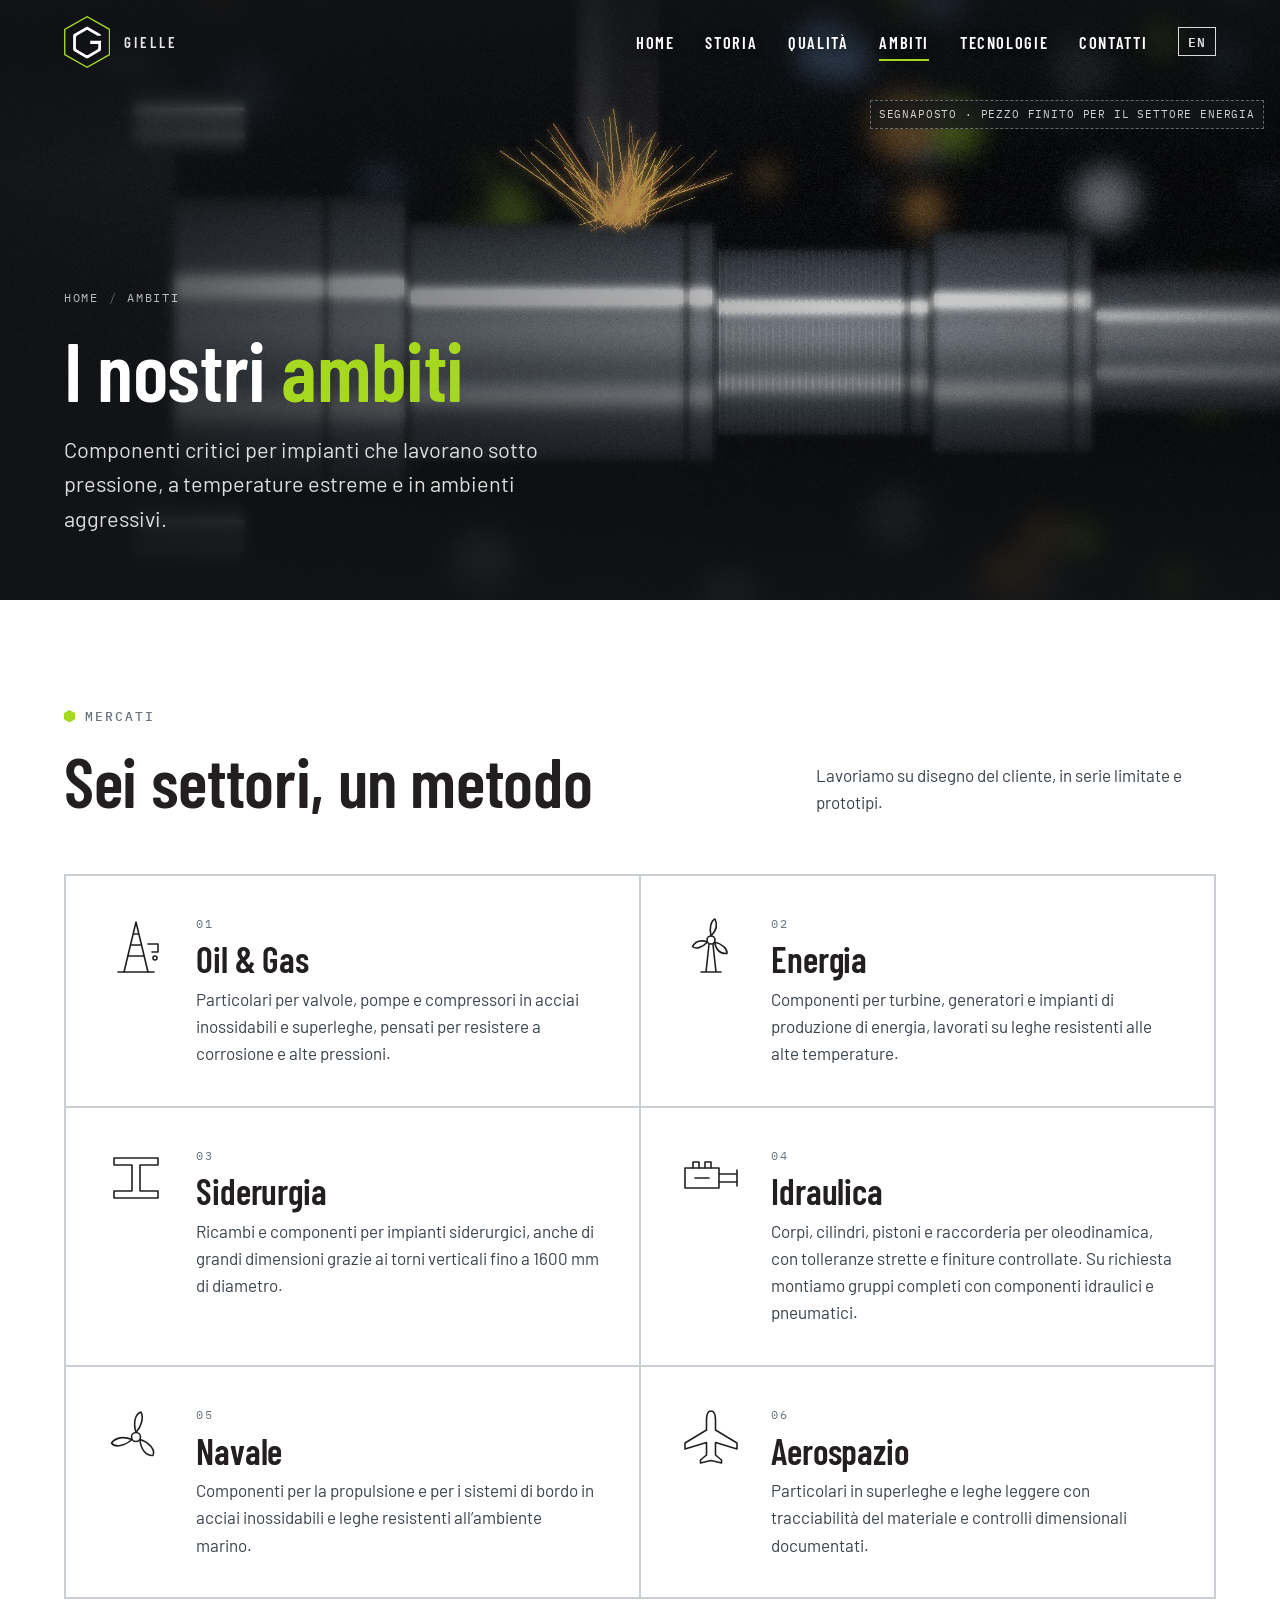
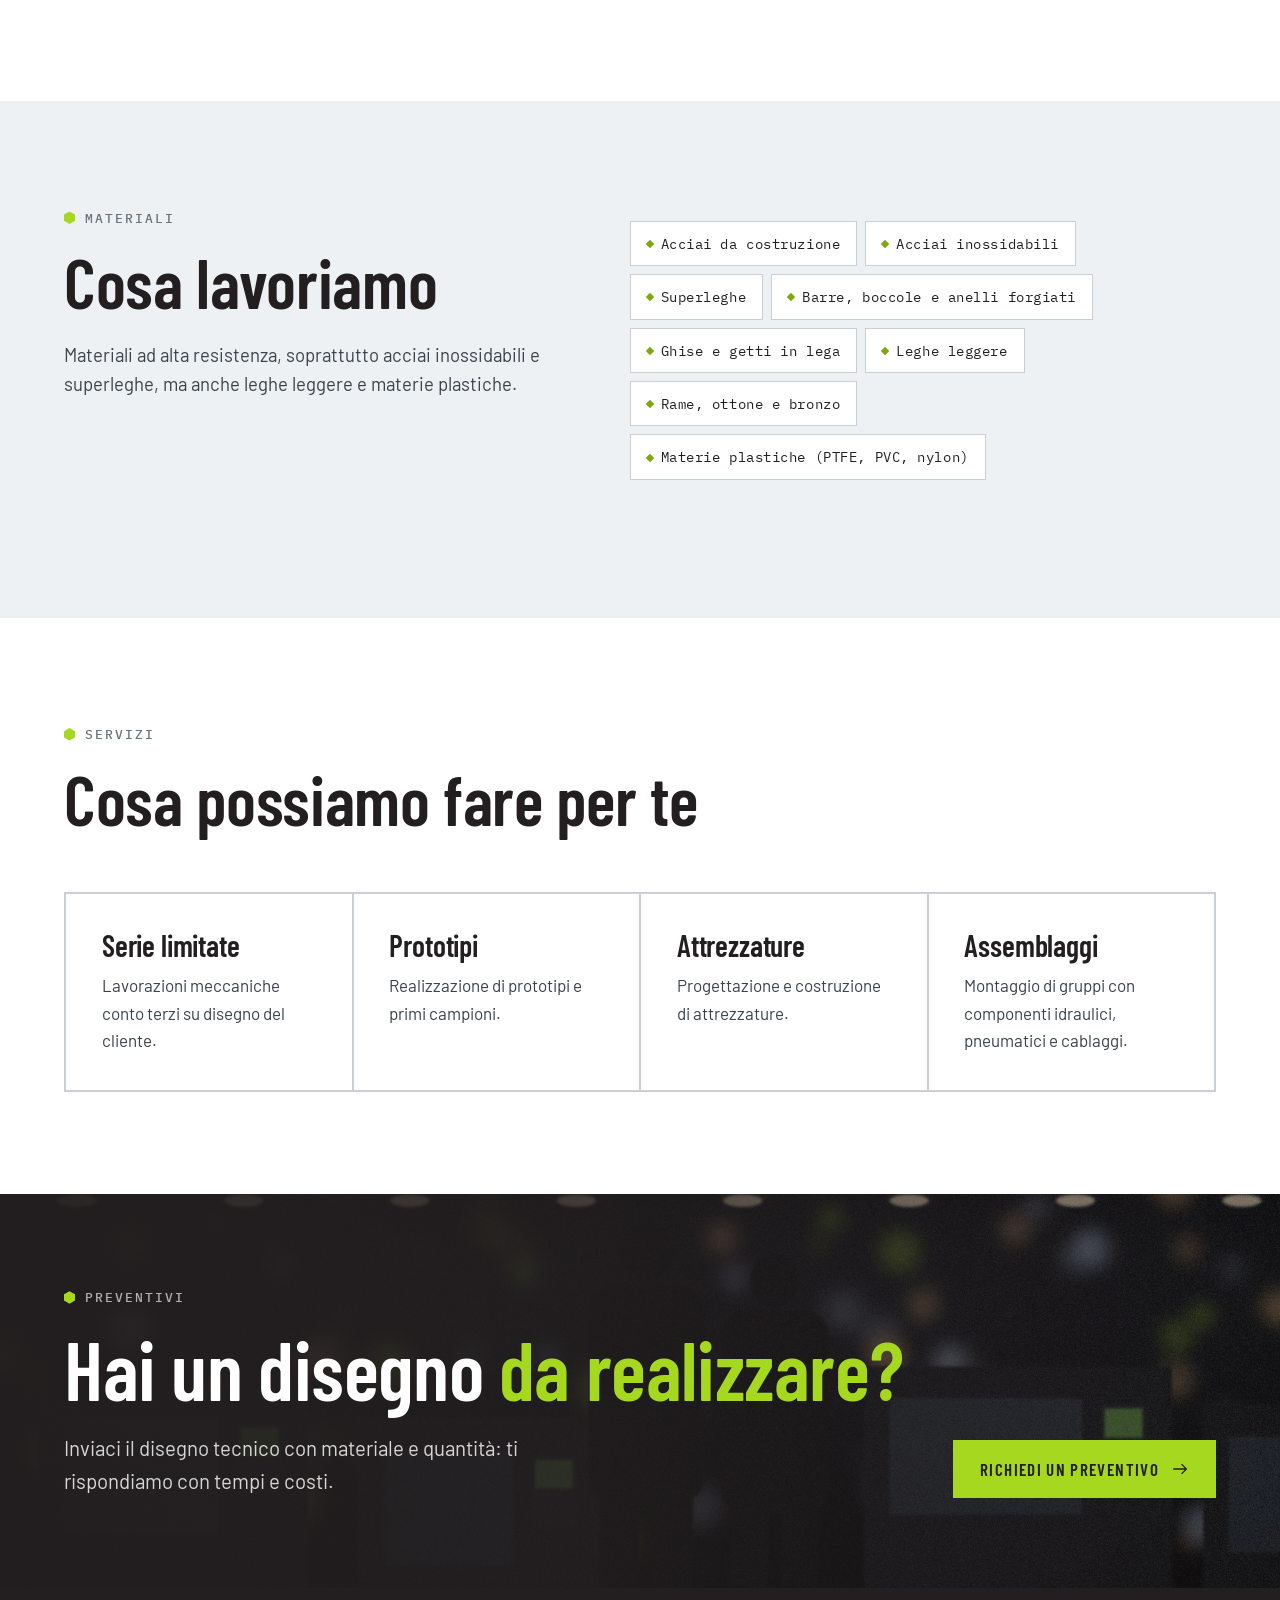
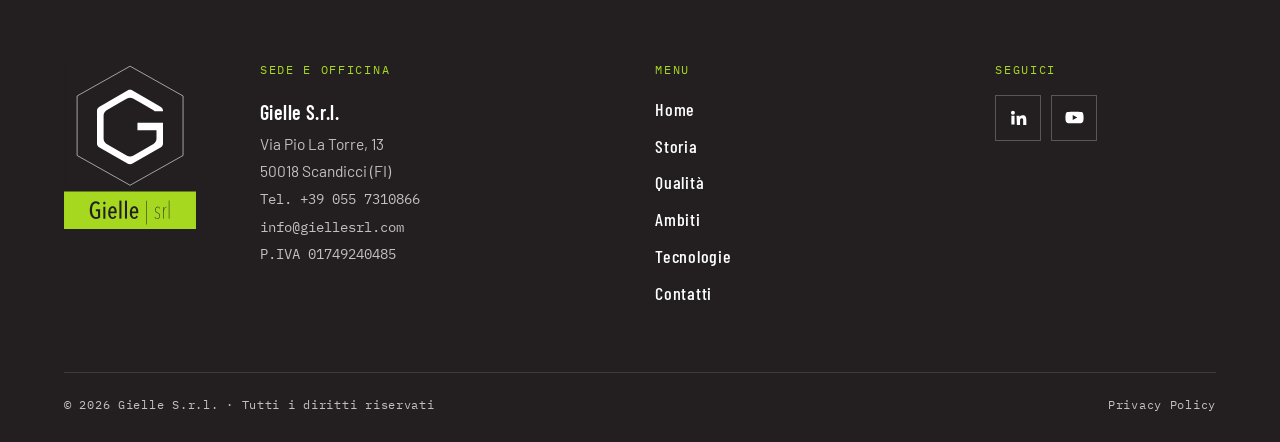
==== commit ebf22ef8: "Header trasparente su tutte le pagine, mappa del mondo e nuove sezioni in home - Header: trasparente" ====
--- a/pagine/ambiti.html
+++ b/pagine/ambiti.html
@@ -25,7 +25,7 @@
 
 <div class="site" id="top">
 
-<header class="header" id="hdr">
+<header class="header header--init" id="hdr">
   <div class="wrap">
     <a class="brand" href="../index.html" aria-label="Gielle S.r.l. – Home">
       <svg viewBox="0 0 187.78 211.13" aria-hidden="true"><use href="#gl"/></svg>
--- a/css/style.css
+++ b/css/style.css
@@ -50,12 +50,21 @@
 .textlink:hover svg{transform:translateX(4px)}
 
 /* ---------- Header ---------- */
-.header{position:sticky;top:env(safe-area-inset-top,0px);z-index:50;height:var(--header-h);color:var(--paper);transition:background .35s,color .35s,box-shadow .35s,height .35s}
+/* Header di tutte le pagine: stato A (in cima) trasparente e sopra il contenuto; stato B (.header--scrolled) bianco semitrasparente.
+   Il colore di menu, hamburger e logo delle pagine interne segue quello dell'header (currentColor); la home usa il logo istituzionale. */
+body::before{display:none}
+.header{position:fixed;top:0;left:0;width:100%;box-sizing:border-box;z-index:100;height:calc(var(--header-h) + env(safe-area-inset-top,0px));padding-top:env(safe-area-inset-top,0px);color:var(--paper);background-color:transparent;box-shadow:none;border:0;backdrop-filter:none;-webkit-backdrop-filter:none;transition:background-color .3s ease,color .3s ease,box-shadow .3s ease}
 .header .wrap{height:100%;display:flex;align-items:center;justify-content:space-between;gap:24px}
-.header.solid{background:var(--paper);color:var(--ink);box-shadow:0 1px 0 var(--steel-300);--header-h:70px}
+.header::before,.header::after{content:none}
+.header.header--scrolled{color:var(--ink);background-color:rgba(255,255,255,.92);box-shadow:0 2px 18px rgba(35,31,32,.14);backdrop-filter:blur(12px);-webkit-backdrop-filter:blur(12px)}
+.header.open{color:var(--paper);background-color:var(--ink);box-shadow:none;backdrop-filter:none;-webkit-backdrop-filter:none}
+.header--init,.header--init *{transition:none!important}
+.header .nav a{text-shadow:0 1px 8px rgba(0,0,0,.45)}
+.header.header--scrolled .nav a,.header.open .nav a{text-shadow:none}
 .brand{display:flex;align-items:center;gap:14px;text-decoration:none}
-.brand svg{height:52px;width:auto;--logo-hex:var(--lime);transition:height .35s}
-.header.solid .brand svg{height:44px;--logo-hex:var(--lime-deep)}
+.brand svg{height:52px;width:auto;--logo-hex:var(--lime)}
+.header--scrolled .brand svg{--logo-hex:var(--lime-deep)}
+.brand-mark{display:block;height:66px;width:auto}
 .brand-name{font-family:var(--f-display);font-size:15px;font-weight:600;letter-spacing:.2em;text-transform:uppercase;opacity:.9}
 .nav{display:flex;align-items:center;gap:clamp(18px,2.4cqi,38px)}
 .nav a{font-family:var(--f-display);font-weight:600;font-size:16.5px;letter-spacing:.1em;text-transform:uppercase;text-decoration:none;position:relative;padding-block:6px}
@@ -77,7 +86,7 @@
 .header.open .mnav{display:block}
 
 /* ---------- Hero ---------- */
-.hero{position:relative;margin-top:calc(-1 * var(--header-h) - 1px);min-height:min(100svh,940px);display:flex;align-items:flex-end;color:var(--paper);overflow:hidden;background:var(--steel-900)}
+.hero{position:relative;min-height:min(100svh,940px);display:flex;align-items:flex-end;color:var(--paper);overflow:hidden;background:var(--steel-900)}
 .hero-media{position:absolute;inset:0;background:url(../assets/img/hero.jpg) 58% 50%/cover no-repeat;animation:kenburns 22s ease-in-out infinite alternate;transform-origin:62% 48%}
 @keyframes kenburns{from{transform:scale(1.02)}to{transform:scale(1.12) translateX(-1.5%)}}
 .hero::after{content:"";position:absolute;inset:0;background:
@@ -89,6 +98,13 @@
 .hero h1 em{font-style:normal;color:var(--lime)}
 .hero .sub{margin-top:22px;font-size:clamp(18px,1.7cqi,23px);max-width:44ch;color:rgba(255,255,255,.85)}
 .hero .ctas{display:flex;flex-wrap:wrap;gap:14px;margin-top:38px}
+.hero-ctas{display:flex;flex-wrap:wrap;gap:14px;margin-top:32px}
+.hero-kicker{margin:0 0 18px;font-family:var(--f-mono);font-size:12.5px;letter-spacing:.15em;text-transform:uppercase;color:rgba(255,255,255,.75)}
+.hero-claim{margin-top:20px;max-width:44ch;font-size:clamp(19px,1.8cqi,24px);line-height:1.4;color:rgba(255,255,255,.85)}
+.hero-stats{list-style:none;padding:0;margin:42px 0 0;display:flex;flex-wrap:wrap;gap:22px;max-width:760px}
+.hero-stats li{display:grid;gap:6px;padding-top:18px;border-top:1px solid rgba(255,255,255,.16);min-width:150px}
+.hero-stats strong{font-family:var(--f-display);font-size:clamp(28px,3.1cqi,42px);font-weight:700;line-height:1;color:var(--paper)}
+.hero-stats span{font-family:var(--f-mono);font-size:11px;letter-spacing:.1em;text-transform:uppercase;color:rgba(255,255,255,.74)}
 .spec{font-family:var(--f-mono);font-size:12px;letter-spacing:.06em;color:rgba(255,255,255,.75);border-left:1.5px solid var(--lime);padding:6px 0 6px 14px;display:grid;gap:4px;white-space:nowrap}
 .spec b{color:var(--paper);font-weight:500}
 .hero-foot{position:relative;z-index:2;display:flex;justify-content:space-between;gap:20px;margin-top:56px;padding-top:20px;border-top:1px solid rgba(255,255,255,.18);font-family:var(--f-mono);font-size:12px;letter-spacing:.14em;text-transform:uppercase;color:rgba(255,255,255,.7)}
@@ -260,7 +276,7 @@
 .tags.big li{font-size:14px;padding:11px 16px 10px}
 
 /* Tecnologie */
-.subnav{position:sticky;top:calc(env(safe-area-inset-top,0px) + 70px);z-index:40;background:var(--ink);color:var(--paper)}
+.subnav{position:sticky;top:calc(env(safe-area-inset-top,0px) + 84px);z-index:40;background:var(--ink);color:var(--paper)}
 .subnav .wrap{display:flex;gap:4px;overflow-x:auto;scrollbar-width:none;padding-block:10px}
 .subnav a{flex:none;font-family:var(--f-display);font-weight:600;font-size:15px;letter-spacing:.1em;text-transform:uppercase;text-decoration:none;padding:8px 14px;border:1px solid transparent}
 .subnav a:hover{border-color:var(--lime);color:var(--lime)}
@@ -345,30 +361,86 @@
 .mk:hover .ico{color:var(--lime);transform:translateY(-3px)}
 .mk:hover .mk-go{color:var(--lime)}
 .mk:hover .mk-go svg{transform:translateX(4px)}
+
+/* Home, Mercati: fondo scuro con foto e riflesso verde, schede in vetro scuro che diventano verdi al passaggio del mouse */
+.h-markets{position:relative;overflow:hidden;color:var(--paper);background:var(--steel-900) url(../assets/img/metrologia.jpg) 50% 50%/cover no-repeat}
+.h-markets::before{content:"";position:absolute;inset:0;background:radial-gradient(70% 90% at 100% 0%,rgba(166,216,32,.22) 0%,rgba(166,216,32,0) 55%),linear-gradient(180deg,rgba(27,31,36,.94) 0%,rgba(35,31,32,.86) 50%,rgba(27,31,36,.97) 100%)}
+.h-markets .wrap{position:relative;z-index:1}
+.h-markets .eyebrow{color:rgba(255,255,255,.65)}
+.h-markets .sec-head p{color:rgba(255,255,255,.78)}
+.h-markets .mk-row{gap:14px;background:none;border:0}
+.h-markets .mk{background:rgba(255,255,255,.05);border:1px solid rgba(255,255,255,.12);backdrop-filter:blur(6px);-webkit-backdrop-filter:blur(6px);position:relative;transition:background .3s,color .3s,border-color .3s,transform .3s}
+.h-markets .mk .ico{color:var(--lime)}
+.h-markets .mk-go{color:rgba(255,255,255,.6)}
+.h-markets .mk:hover{background:var(--lime);color:var(--ink);border-color:var(--lime);transform:translateY(-4px)}
+.h-markets .mk:hover .ico{color:var(--ink)}
+.h-markets .mk:hover .mk-go{color:var(--ink)}
 .duo{position:relative;display:grid;grid-template-columns:repeat(12,minmax(0,1fr));grid-template-rows:repeat(12,minmax(0,1fr));aspect-ratio:1/1;max-width:100%}
 .duo .media{aspect-ratio:auto}
 .duo-a{grid-column:1/10;grid-row:1/10}
 .duo-b{grid-column:6/13;grid-row:6/13;outline:10px solid var(--paper);background-position:60% 50%}
 .duo .ph-tag{left:12px;bottom:12px}
-.clients{padding-block:clamp(80px,9cqi,130px);background:var(--ink);color:var(--paper);overflow:hidden}
-.clients .eyebrow{color:rgba(255,255,255,.6)}
-.clients .sec-head p{color:rgba(255,255,255,.75)}
-.marquee{display:flex;overflow:hidden;border-top:1px solid rgba(255,255,255,.12);-webkit-mask:linear-gradient(90deg,transparent,#000 8%,#000 92%,transparent);mask:linear-gradient(90deg,transparent,#000 8%,#000 92%,transparent)}
-.marquee+.marquee{border-bottom:1px solid rgba(255,255,255,.12)}
+/* Clienti: fondo bianco, le scritte che scorrono sono due nastri inclinati che si incrociano (sopra nero, sotto verde) */
+.clients{padding-block:clamp(80px,9cqi,130px) clamp(100px,11cqi,160px);background:var(--paper);color:var(--ink);overflow:hidden}
+.clients .eyebrow{color:var(--steel-500)}
+.clients .sec-head p{color:var(--steel-700)}
+.cl-tapes{position:relative;margin-top:clamp(20px,3cqi,40px);padding-block:clamp(24px,3cqi,40px)}
+.marquee{display:flex;overflow:hidden;width:110%;margin-left:-5%;background:var(--ink);color:var(--paper);transform:rotate(-1.8deg);box-shadow:0 18px 40px -18px rgba(35,31,32,.45);position:relative;z-index:2}
+.marquee+.marquee{background:var(--lime);color:var(--ink);transform:rotate(.6deg);margin-top:22px;z-index:1;box-shadow:none}
 .marquee ul{list-style:none;margin:0;padding:0;display:flex;flex:none;animation:marq 60s linear infinite}
 .marquee+.marquee ul{animation-direction:reverse;animation-duration:70s}
-.marquee li{flex:none;font-family:var(--f-display);font-weight:600;font-size:clamp(26px,2.6cqi,38px);letter-spacing:.01em;padding:22px 34px;display:flex;align-items:center;gap:34px;color:rgba(255,255,255,.88);white-space:nowrap}
-.marquee li::after{content:"";width:9px;height:10.5px;background:var(--lime);clip-path:polygon(50% 0,100% 25%,100% 75%,50% 100%,0 75%,0 25%);margin-left:34px;opacity:.8}
+.marquee li{flex:none;font-family:var(--f-display);font-weight:600;font-size:clamp(26px,2.6cqi,38px);letter-spacing:.04em;text-transform:uppercase;padding:18px 30px;display:flex;align-items:center;gap:30px;color:inherit;white-space:nowrap}
+.marquee li::after{content:"";width:9px;height:10.5px;background:var(--lime);clip-path:polygon(50% 0,100% 25%,100% 75%,50% 100%,0 75%,0 25%);margin-left:30px}
+.marquee+.marquee li::after{background:var(--ink)}
 .marquee:hover ul{animation-play-state:paused}
+
+/* Mappa del mondo (sezione a sé su fondo scuro, dopo i Clienti; disegnata da js/mappa.js) */
+.world-sec .eyebrow{color:rgba(255,255,255,.6)}
+.world-sec{background:var(--ink);color:var(--paper);padding-block:clamp(80px,9cqi,130px)}
+.world{display:grid;grid-template-columns:minmax(0,1fr) minmax(0,2.6fr);grid-template-areas:"head map" "list map";gap:28px 56px;align-items:start}
+.world-head{grid-area:head}
+.world-head h2{font-size:clamp(30px,3.2cqi,46px);margin:14px 0 16px}
+.world-head p{color:rgba(255,255,255,.75);max-width:40ch}
+.world-map{grid-area:map;position:relative}
+.world-map svg{display:block;width:100%;height:auto;overflow:visible}
+.wm-dots circle{fill:rgba(255,255,255,.17)}
+.wm-on circle{fill:var(--lime)}
+.wm-home circle{fill:var(--paper)}
+.wm-arcs path{fill:none;stroke:var(--lime);stroke-width:1.4;stroke-linecap:round;opacity:.85;stroke-dasharray:1;stroke-dashoffset:1;transition:stroke-dashoffset 1.4s cubic-bezier(.6,.1,.3,1) calc(var(--i)*.15s)}
+.world-map.is-on .wm-arcs path{stroke-dashoffset:0}
+.wm-pin{opacity:0;transition:opacity .5s calc(.9s + var(--i)*.15s)}
+.world-map.is-on .wm-pin{opacity:1}
+.wm-pin circle{fill:var(--lime)}
+.wm-pin .wm-ring,.wm-sede .wm-ring{fill:none;stroke:var(--lime);stroke-width:1.2;opacity:.6}
+.wm-sede polygon{fill:var(--lime);stroke:var(--ink);stroke-width:1.5}
+.wm-sede .wm-ring{transform-box:fill-box;transform-origin:center;animation:wmpulse 2.4s ease-out infinite}
+@keyframes wmpulse{from{transform:scale(.6);opacity:.9}to{transform:scale(1.8);opacity:0}}
+.world-list{grid-area:list;list-style:none;margin:0;padding:0;display:grid;grid-template-columns:repeat(2,minmax(0,1fr));gap:0 24px}
+.world-list li{display:flex;align-items:center;gap:12px;padding:11px 0;border-bottom:1px solid rgba(255,255,255,.12);font-family:var(--f-display);font-weight:600;font-size:19px;letter-spacing:.02em}
+.world-list li::before{content:"";width:8px;height:8px;border-radius:50%;background:var(--lime);flex:none}
+.world-list li.is-sede{grid-column:1/-1;font-family:var(--f-mono);font-weight:500;font-size:12.5px;letter-spacing:.14em;text-transform:uppercase;color:var(--lime)}
+.world-list li.is-sede::before{background:var(--lime);border-radius:0;width:11px;height:12.5px;clip-path:polygon(50% 0,100% 25%,100% 75%,50% 100%,0 75%,0 25%)}
+@container site (max-width:1060px){
+  .world{grid-template-columns:minmax(0,1fr);grid-template-areas:"head" "map" "list"}
+  .world-list{grid-template-columns:repeat(3,minmax(0,1fr))}
+}
+@container site (max-width:560px){
+  .world-list{grid-template-columns:repeat(2,minmax(0,1fr))}
+  .world-list li{font-size:17px}
+}
 @keyframes marq{to{transform:translateX(-100%)}}
-.join{background:var(--lime);color:var(--ink)}
-.join .wrap{padding-block:clamp(64px,7cqi,100px);display:grid;grid-template-columns:minmax(0,1fr) auto;gap:40px;align-items:end}
+/* Lavora con noi: fascia verde tenue con grandi esagoni decorativi a destra, testo e pulsante scuri */
+.join{position:relative;overflow:hidden;background:#E4EAD3;color:var(--ink)}
+.join::before,.join::after{content:"";position:absolute;clip-path:polygon(50% 0,100% 25%,100% 75%,50% 100%,0 75%,0 25%);pointer-events:none}
+.join::before{width:420px;height:485px;right:-90px;top:50%;transform:translateY(-50%);background:rgba(166,216,32,.35)}
+.join::after{width:220px;height:254px;right:250px;top:-70px;background:rgba(127,168,15,.18)}
+.join-card{position:relative;z-index:1;display:grid;grid-template-columns:minmax(0,1fr) auto;gap:40px;align-items:end;padding-block:clamp(64px,7cqi,100px)}
 .join h2{font-size:clamp(40px,5cqi,72px);margin-block:14px 18px}
-.join p{font-size:clamp(17px,1.5cqi,20px);max-width:52ch}
-.join .eyebrow{color:var(--ink)}
-.join .eyebrow::before{background:var(--ink)}
+.join p{font-size:clamp(17px,1.5cqi,20px);max-width:52ch;color:var(--steel-700)}
+.join .eyebrow{color:var(--steel-700)}
+.join .eyebrow::before{background:var(--lime-deep)}
 .join .btn-lime{background:var(--ink);color:var(--paper)}
-.join .btn-lime:hover{background:var(--paper);color:var(--ink)}
+.join .btn-lime:hover{background:var(--lime);color:var(--ink)}
 
 /* ---------- Reveal ---------- */
 .rv{transition:opacity .9s cubic-bezier(.2,.7,.2,1),transform .9s cubic-bezier(.2,.7,.2,1)}
@@ -395,9 +467,8 @@
 @container site (max-width:560px){
   :root{--header-h:68px}
   .header{--header-h:68px}
-  .header.solid{--header-h:62px}
   .brand svg{height:42px}
-  .header.solid .brand svg{height:38px}
+  .brand-mark{height:56px}
   .brand-name{display:none}
   .hero{min-height:min(100svh,760px)}
   .hero .wrap{padding-block:130px 36px}
@@ -432,7 +503,7 @@
   .sectors{grid-template-columns:minmax(0,1fr)}
 }
 @container site (max-width:560px){
-  .subnav{top:calc(env(safe-area-inset-top,0px) + 62px)}
+  .subnav{top:calc(env(safe-area-inset-top,0px) + 68px)}
   .phero{min-height:440px}
   .phero .wrap{padding-block:120px 40px}
   .phero h1{font-size:44px}
@@ -455,7 +526,7 @@
 @container site (max-width:820px){
   .h-about .split-grid{grid-template-columns:minmax(0,1fr)}
   .h-about .media.tall{aspect-ratio:4/3}
-  .join .wrap{grid-template-columns:minmax(0,1fr);align-items:start}
+  .join-card{grid-template-columns:minmax(0,1fr);align-items:start}
 }
 @container site (max-width:560px){
   .hero-home .wrap{padding-block:130px 36px}
@@ -467,6 +538,8 @@
   .marquee li{padding:16px 22px;gap:22px}
   .marquee li::after{margin-left:22px}
   .join .btn{justify-content:space-between}
+  .join::before{width:220px;height:254px;right:-90px;top:auto;bottom:-60px;transform:none}
+  .join::after{display:none}
 }
 
 @media (prefers-reduced-motion:reduce){
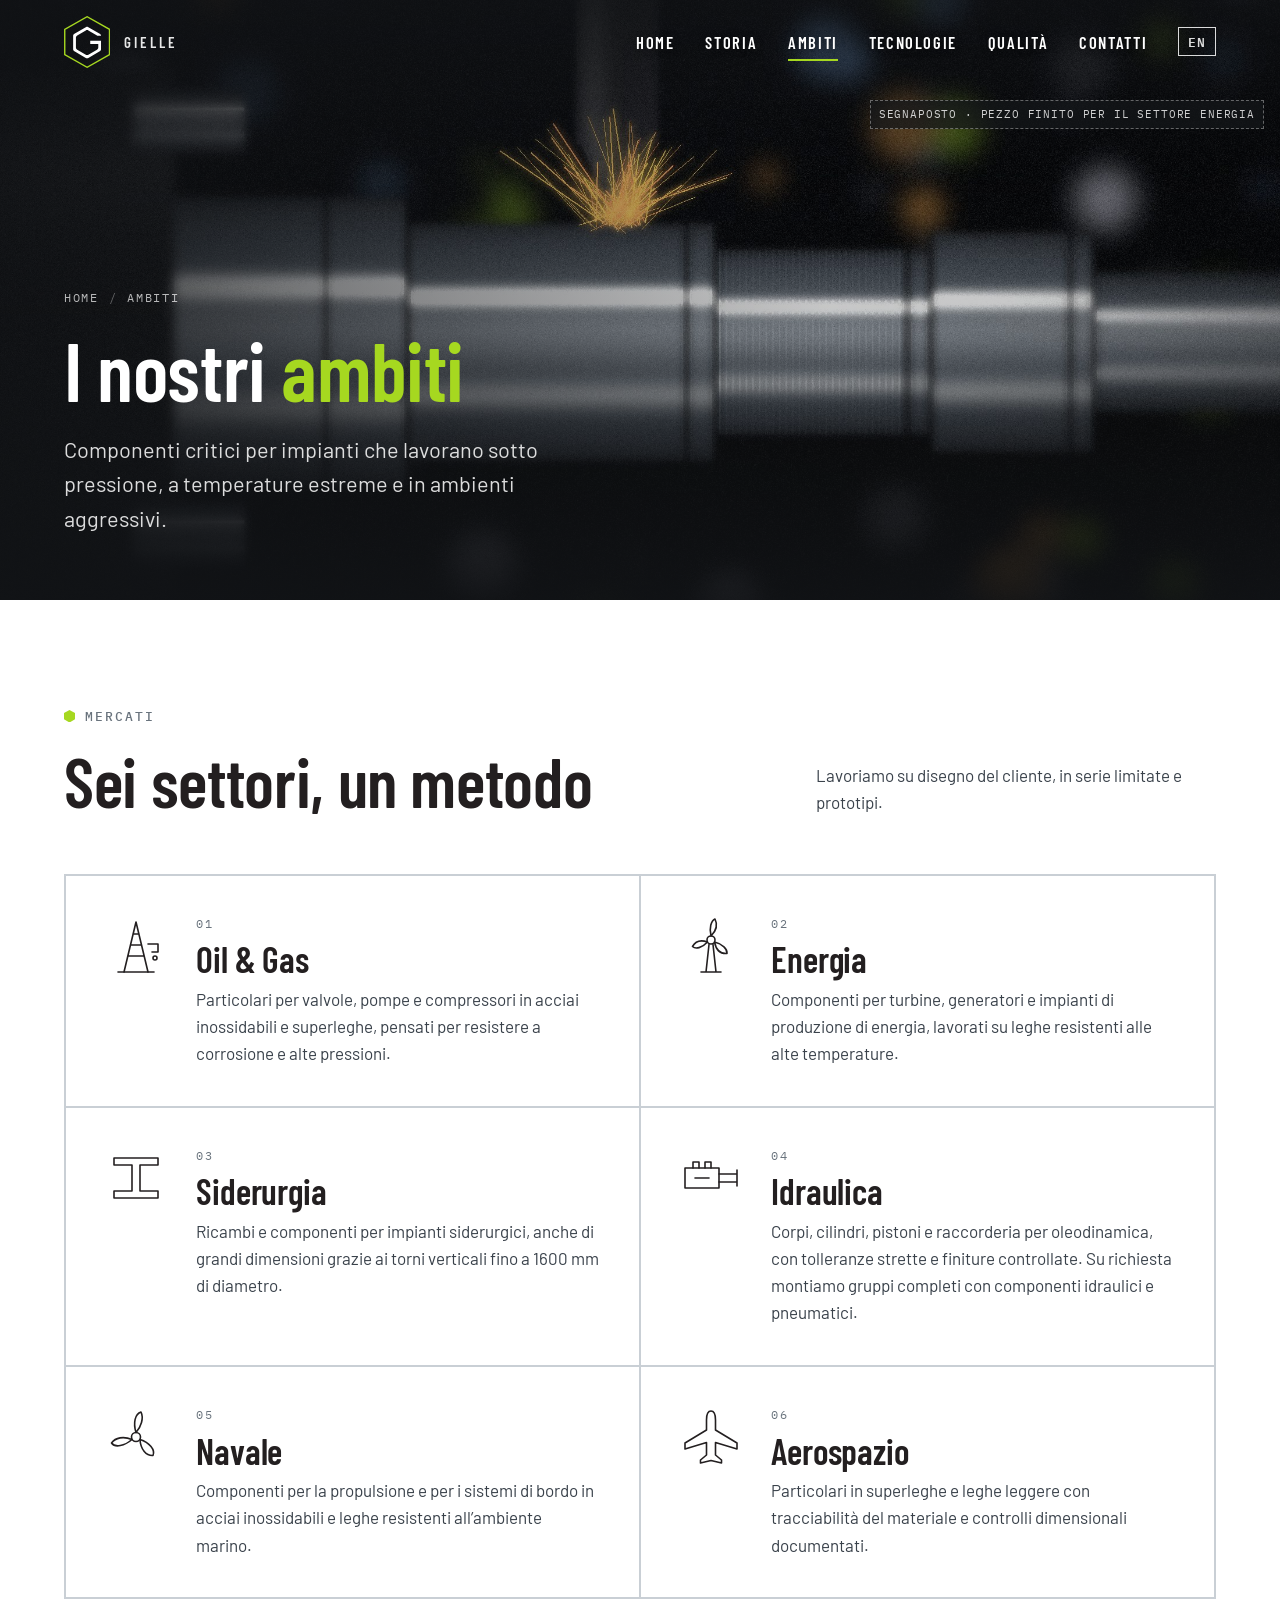
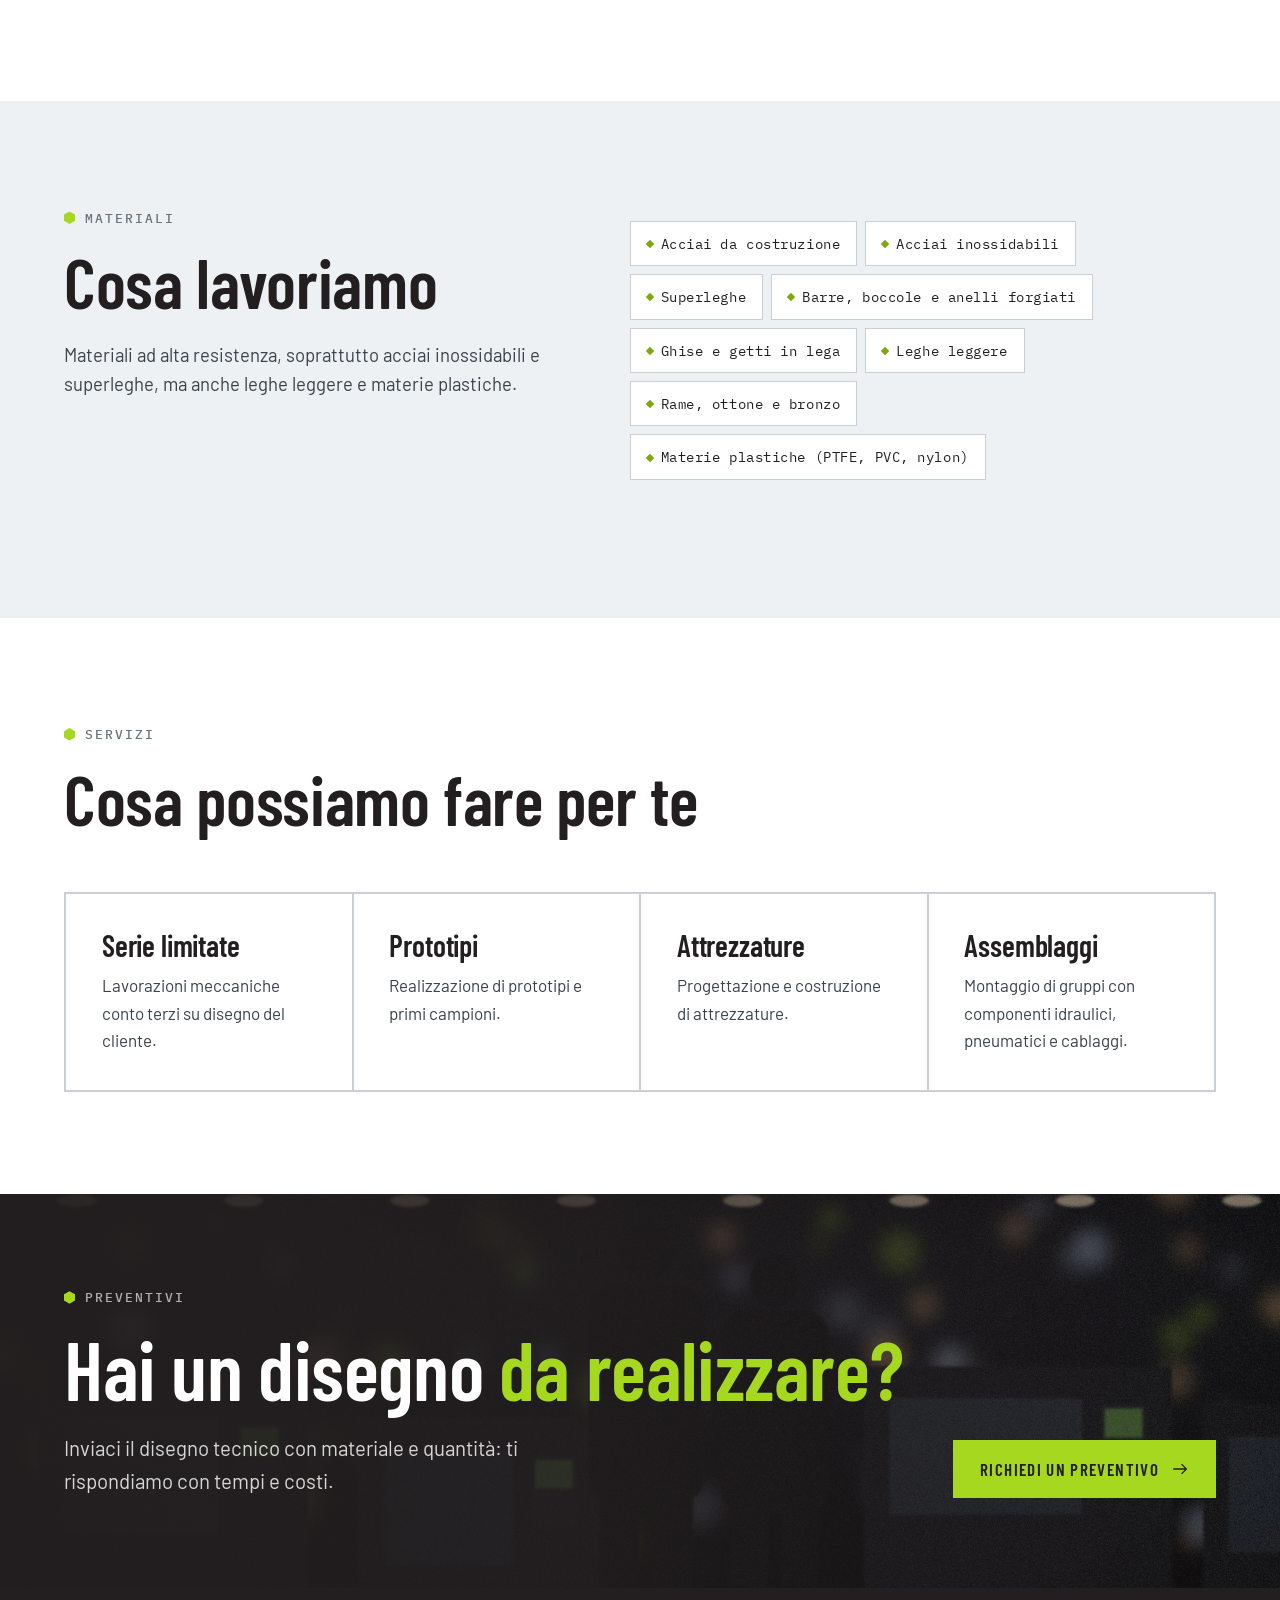
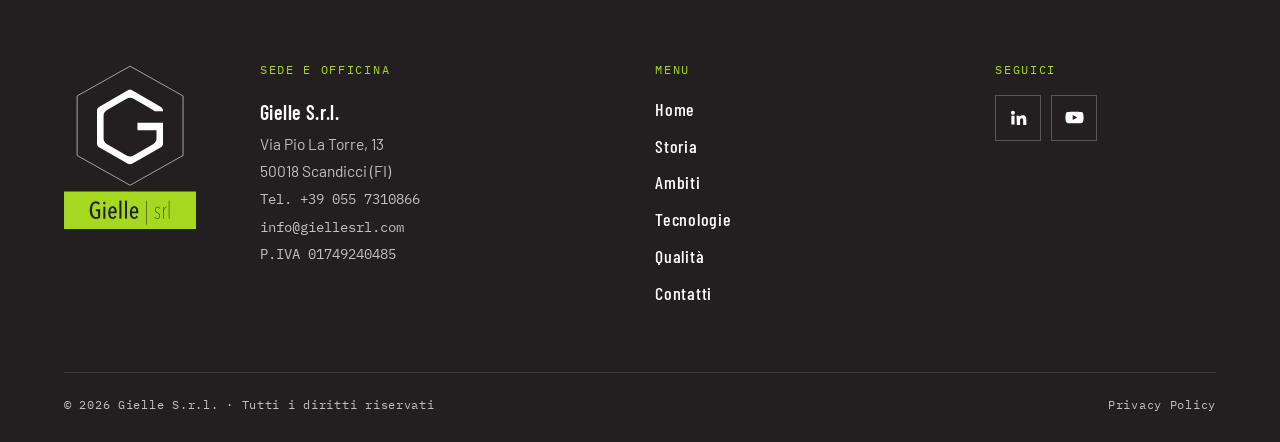
==== commit 07d163e3: "Nuovo ordine del menu, Qualità senza laboratorio, testo lavorazioni esterne - Menu (header, mobile e" ====
--- a/pagine/ambiti.html
+++ b/pagine/ambiti.html
@@ -34,9 +34,9 @@
     <nav class="nav" aria-label="Menu principale">
       <a href="../index.html">Home</a>
       <a href="storia.html">Storia</a>
-      <a href="qualita.html">Qualità</a>
       <a href="ambiti.html" aria-current="page">Ambiti</a>
       <a href="tecnologie.html">Tecnologie</a>
+      <a href="qualita.html">Qualità</a>
       <a href="contatti.html">Contatti</a>
       <a class="lang" href="#" lang="en" hreflang="en" title="English version (in preparazione)">EN</a>
     </nav>
@@ -45,9 +45,9 @@
   <nav class="mnav" id="mnav" aria-label="Menu mobile"><div class="mwrap">
     <a href="../index.html">Home <span>01</span></a>
     <a href="storia.html">Storia <span>02</span></a>
-    <a href="qualita.html">Qualità <span>03</span></a>
-    <a href="ambiti.html" aria-current="page">Ambiti <span>04</span></a>
-    <a href="tecnologie.html">Tecnologie <span>05</span></a>
+    <a href="ambiti.html" aria-current="page">Ambiti <span>03</span></a>
+    <a href="tecnologie.html">Tecnologie <span>04</span></a>
+    <a href="qualita.html">Qualità <span>05</span></a>
     <a href="contatti.html">Contatti <span>06</span></a>
     <a href="#" lang="en">English <span>EN</span></a>
   </div></nav>
@@ -173,9 +173,9 @@
         <ul class="f-links">
           <li><a href="../index.html">Home</a></li>
           <li><a href="storia.html">Storia</a></li>
-          <li><a href="qualita.html">Qualità</a></li>
           <li><a href="ambiti.html">Ambiti</a></li>
           <li><a href="tecnologie.html">Tecnologie</a></li>
+          <li><a href="qualita.html">Qualità</a></li>
           <li><a href="contatti.html">Contatti</a></li>
         </ul>
       </div>
--- a/css/style.css
+++ b/css/style.css
@@ -245,6 +245,7 @@
 
 /* Passi del processo */
 .steps{list-style:none;margin:0;padding:0;display:grid;grid-template-columns:repeat(4,minmax(0,1fr));gap:clamp(20px,2.4cqi,36px)}
+.steps.three{grid-template-columns:repeat(3,minmax(0,1fr))}
 .steps li{border-top:2px solid var(--ink);padding-top:22px;display:grid;gap:10px;align-content:start}
 .step-n{font-family:var(--f-mono);font-size:13px;color:var(--lime-deep);letter-spacing:.1em}
 .steps h3{font-size:28px}
@@ -495,7 +496,7 @@
 /* ---------- Pagine interne: responsive ---------- */
 @container site (max-width:1060px){
   .trio.four{grid-template-columns:repeat(2,minmax(0,1fr))}
-  .steps,.ndt{grid-template-columns:repeat(2,minmax(0,1fr))}
+  .steps,.steps.three,.ndt{grid-template-columns:repeat(2,minmax(0,1fr))}
 }
 @container site (max-width:820px){
   .intro-grid,.contact-grid{grid-template-columns:minmax(0,1fr)}
@@ -511,7 +512,7 @@
   .tl-item{grid-template-columns:minmax(0,1fr);gap:4px;padding-left:34px}
   .tl-item::before{left:-1px;top:30px}
   .tl-year{font-size:40px}
-  .trio.four,.steps,.ndt{grid-template-columns:minmax(0,1fr)}
+  .trio.four,.steps,.steps.three,.ndt{grid-template-columns:minmax(0,1fr)}
   .sector{grid-template-columns:minmax(0,1fr)}
   .sector .ico{grid-row:auto;width:48px;height:48px;margin-bottom:10px}
   .frow{grid-template-columns:minmax(0,1fr)}
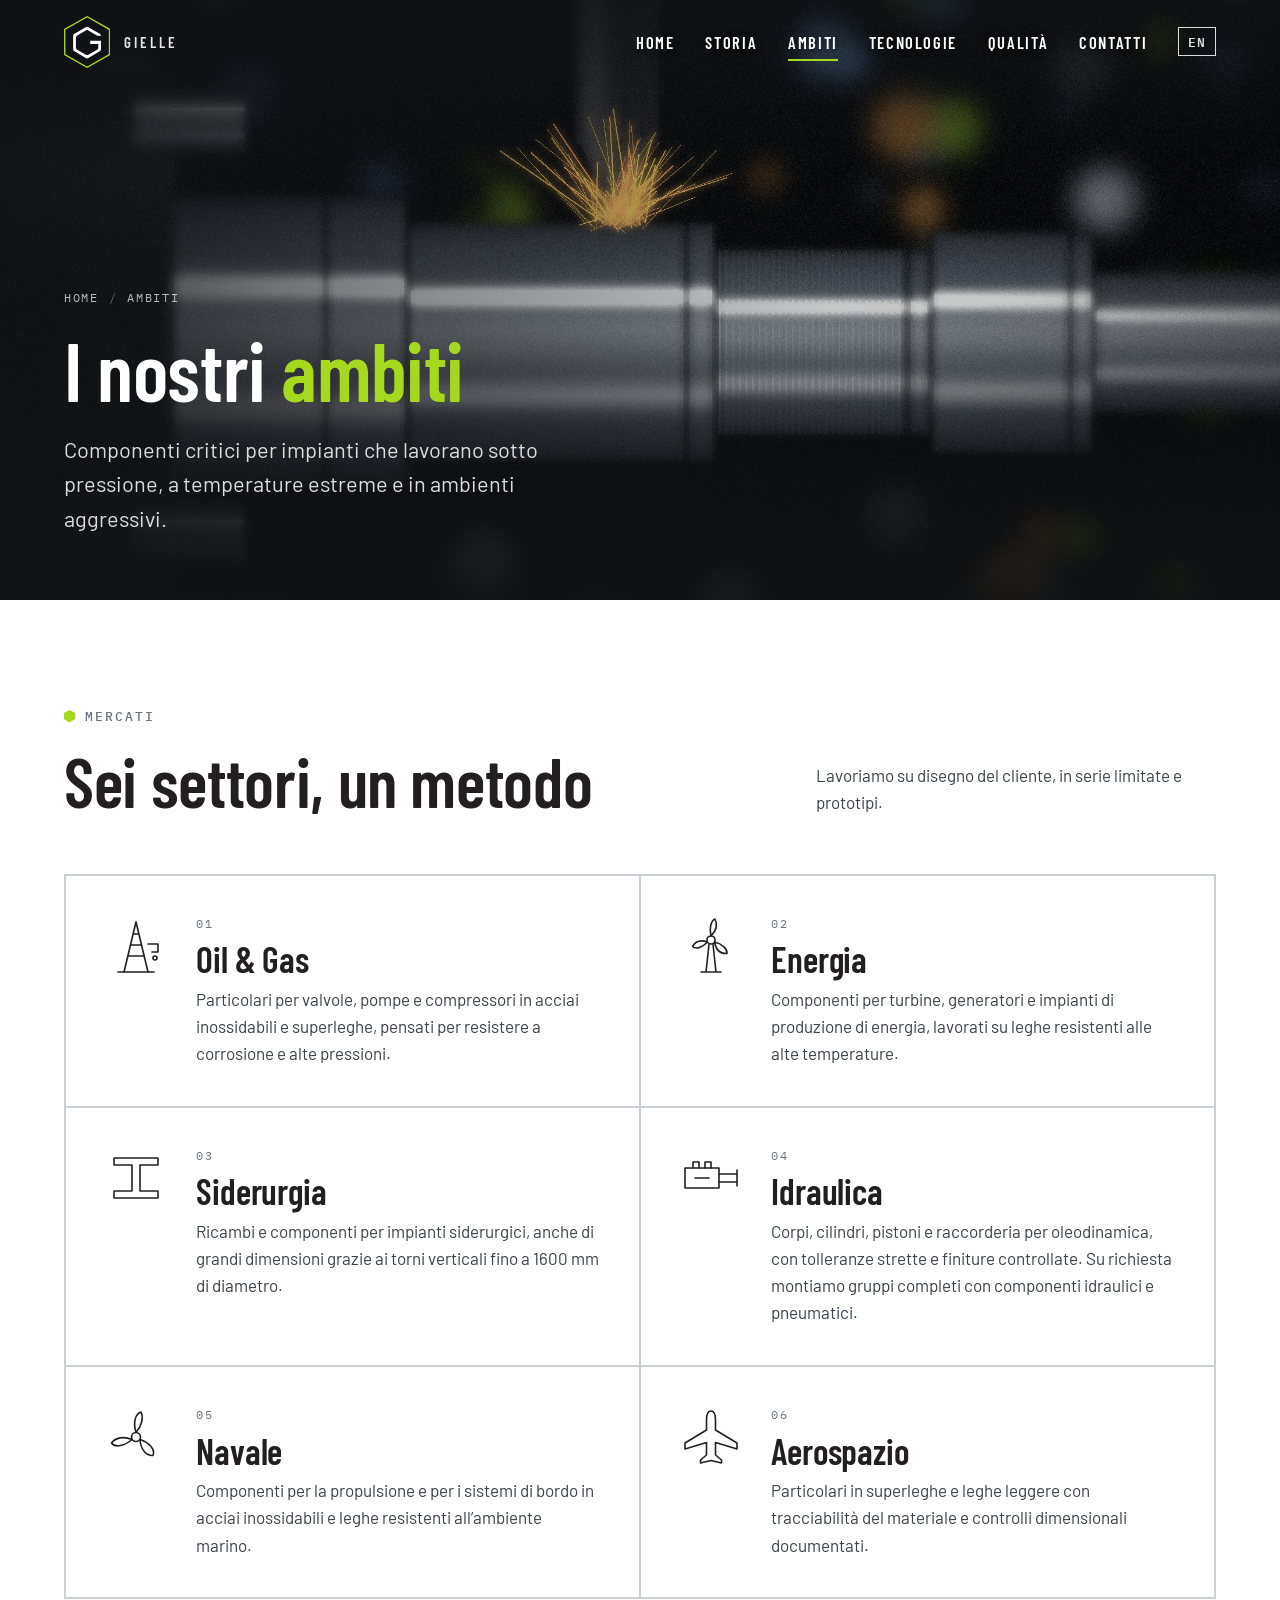
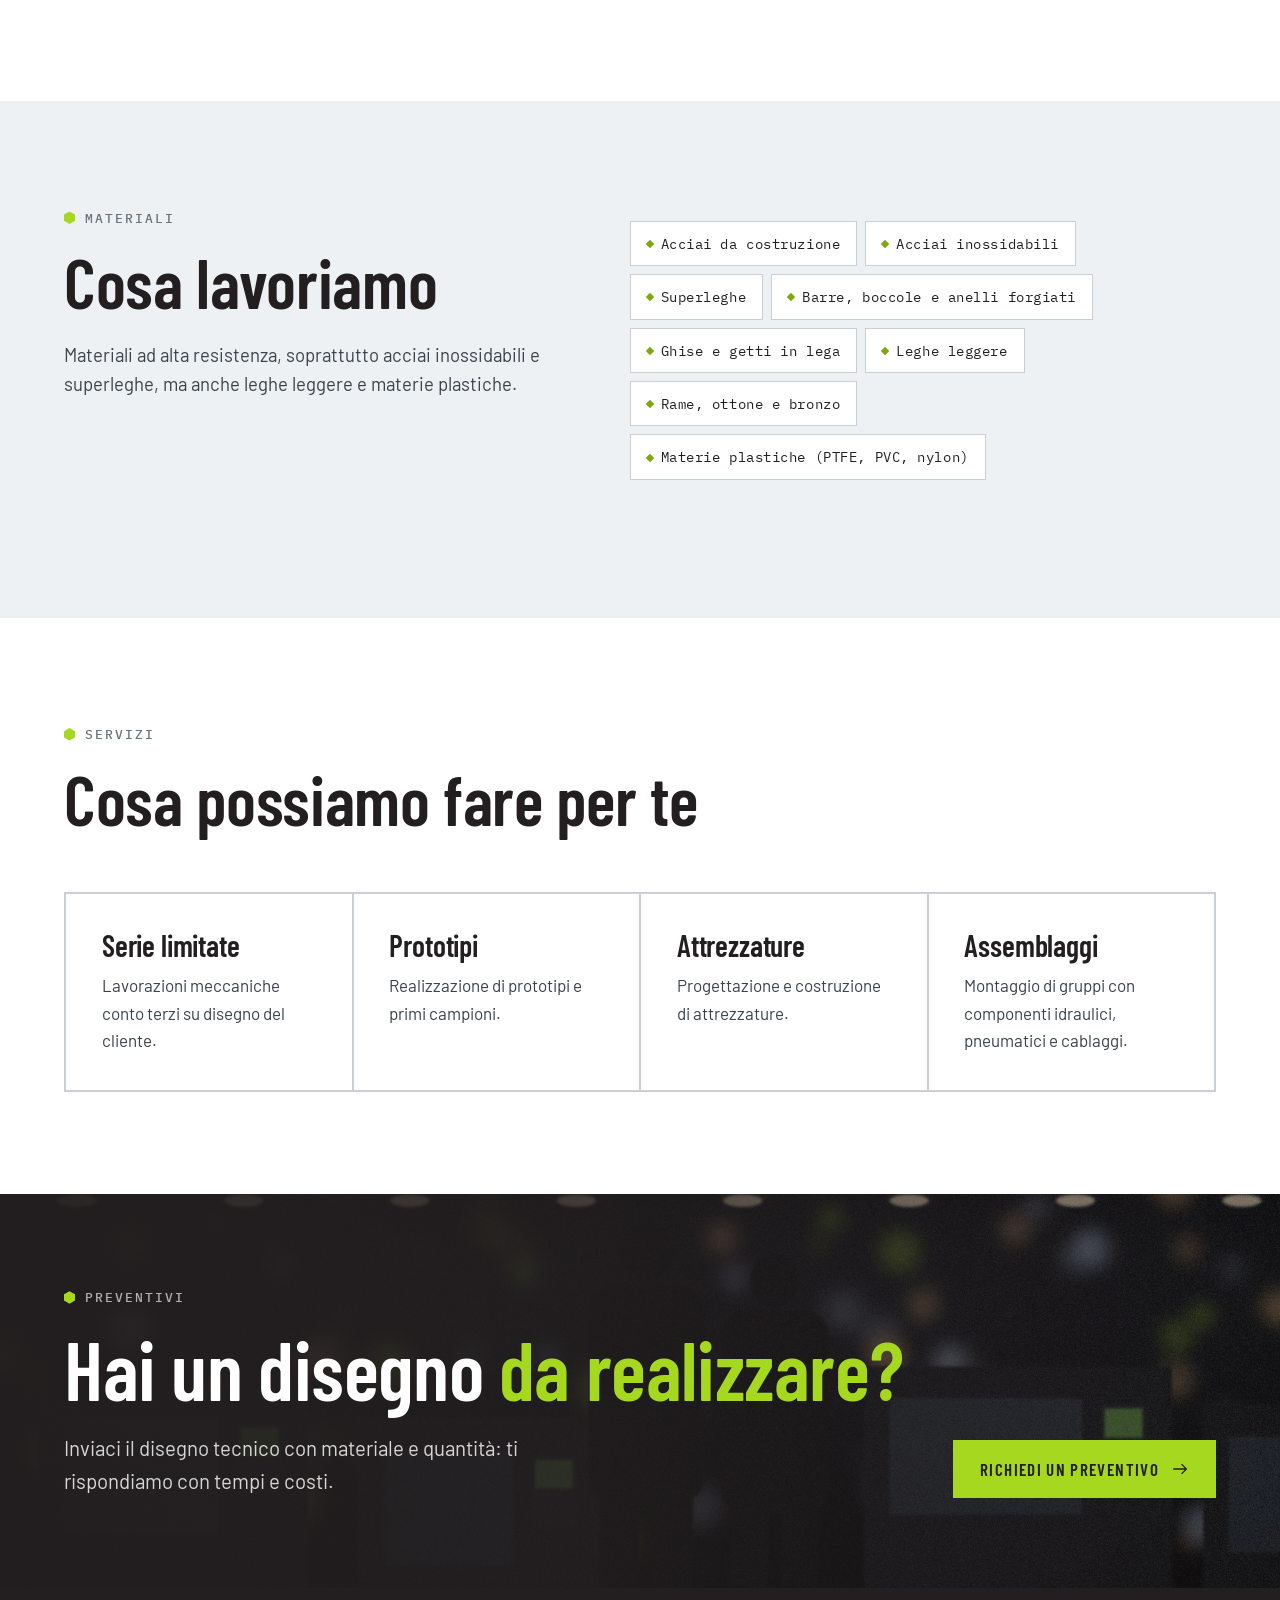
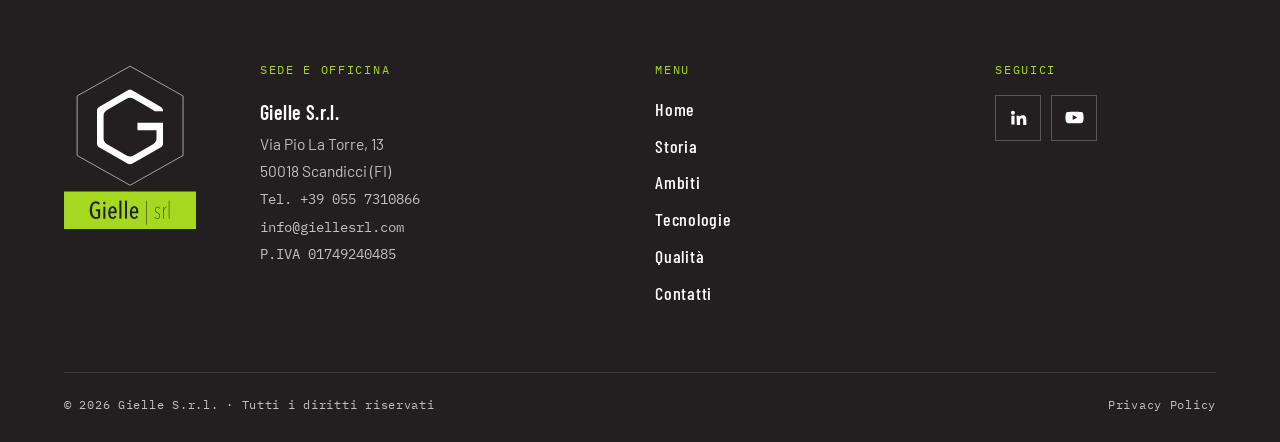
==== commit 13bd913d: "Tolte le scritte "Segnaposto" dalle foto in tutte le pagine Co-Authored-By: Claude Opus 5.5 <noreply" ====
--- a/pagine/ambiti.html
+++ b/pagine/ambiti.html
@@ -56,7 +56,6 @@
 <main>
 <section class="hero phero" aria-labelledby="page-title">
   <div class="hero-media phero-media" style="background-image:url(../assets/img/hero.jpg)" aria-hidden="true"></div>
-  <span class="ph-tag">Segnaposto · pezzo finito per il settore energia</span>
   <div class="wrap">
     <nav class="crumb" aria-label="Percorso"><a href="../index.html">Home</a><span>/</span>Ambiti</nav>
     <h1 id="page-title">I nostri <em>ambiti</em></h1>
--- a/css/style.css
+++ b/css/style.css
@@ -51,7 +51,7 @@
 
 /* ---------- Header ---------- */
 /* Header di tutte le pagine: stato A (in cima) trasparente e sopra il contenuto; stato B (.header--scrolled) bianco semitrasparente.
-   Il colore di menu, hamburger e logo delle pagine interne segue quello dell'header (currentColor); la home usa il logo istituzionale. */
+   Il colore di menu, hamburger e logo delle pagine interne segue quello dell'header (currentColor); stesso logo in tutte le pagine. */
 body::before{display:none}
 .header{position:fixed;top:0;left:0;width:100%;box-sizing:border-box;z-index:100;height:calc(var(--header-h) + env(safe-area-inset-top,0px));padding-top:env(safe-area-inset-top,0px);color:var(--paper);background-color:transparent;box-shadow:none;border:0;backdrop-filter:none;-webkit-backdrop-filter:none;transition:background-color .3s ease,color .3s ease,box-shadow .3s ease}
 .header .wrap{height:100%;display:flex;align-items:center;justify-content:space-between;gap:24px}
@@ -339,6 +339,32 @@
 .form.dark .form-msg.ok{color:var(--lime)}
 .form.dark .form-msg.err{color:#FF8A7A}
 .prose{max-width:760px}
+/* Tecnologie, lavorazioni esterne: tre gruppi di trattamenti e il percorso del pezzo */
+.ext-grid{display:grid;grid-template-columns:repeat(3,minmax(0,1fr));gap:clamp(14px,1.6cqi,24px)}
+.ext-card{background:var(--paper);border-top:3px solid var(--lime);padding:clamp(24px,2.8cqi,38px);display:grid;gap:14px;align-content:start;transition:transform .3s,box-shadow .3s}
+.ext-card:hover{transform:translateY(-4px);box-shadow:0 18px 36px -22px rgba(35,31,32,.35)}
+.ext-n{font-family:var(--f-mono);font-size:12.5px;letter-spacing:.14em;color:var(--lime-deep)}
+.ext-card h3{font-size:clamp(26px,2.4cqi,32px)}
+.ext-card ul{list-style:none;margin:6px 0 0;padding:0;display:grid}
+.ext-card li{display:flex;align-items:center;gap:12px;padding:11px 0;border-top:1px solid var(--steel-300);color:var(--steel-700);font-size:16.5px}
+.ext-card li::before{content:"";flex:none;width:9px;height:10.5px;background:var(--lime-deep);clip-path:polygon(50% 0,100% 25%,100% 75%,50% 100%,0 75%,0 25%)}
+.ext-flow{list-style:none;margin:clamp(28px,3.5cqi,48px) 0 0;padding:0;display:grid;grid-template-columns:repeat(4,minmax(0,1fr));counter-reset:ef;border:1px solid var(--steel-300);background:var(--paper)}
+.ext-flow li{counter-increment:ef;position:relative;padding:18px 22px 18px 54px;font-family:var(--f-display);font-weight:600;font-size:18px;letter-spacing:.02em;line-height:1.2;display:flex;align-items:center}
+.ext-flow li+li{border-left:1px solid var(--steel-300)}
+.ext-flow li::before{content:counter(ef);position:absolute;left:20px;top:50%;transform:translateY(-50%);width:24px;height:27px;display:grid;place-items:center;font-family:var(--f-mono);font-size:12px;font-weight:500;background:var(--ink);color:var(--lime);clip-path:polygon(50% 0,100% 25%,100% 75%,50% 100%,0 75%,0 25%)}
+.ext-flow li:nth-child(2)::before{background:var(--lime);color:var(--ink)}
+@container site (max-width:1060px){
+  .ext-flow{grid-template-columns:repeat(2,minmax(0,1fr))}
+  .ext-flow li:nth-child(3){border-left:0}
+  .ext-flow li:nth-child(n+3){border-top:1px solid var(--steel-300)}
+}
+@container site (max-width:820px){
+  .ext-grid{grid-template-columns:minmax(0,1fr)}
+}
+@container site (max-width:560px){
+  .ext-flow{grid-template-columns:minmax(0,1fr)}
+  .ext-flow li+li{border-left:0;border-top:1px solid var(--steel-300)}
+}
 .cta-band .wrap{padding-block:clamp(64px,7cqi,100px)}
 
 /* ---------- Home ---------- */
